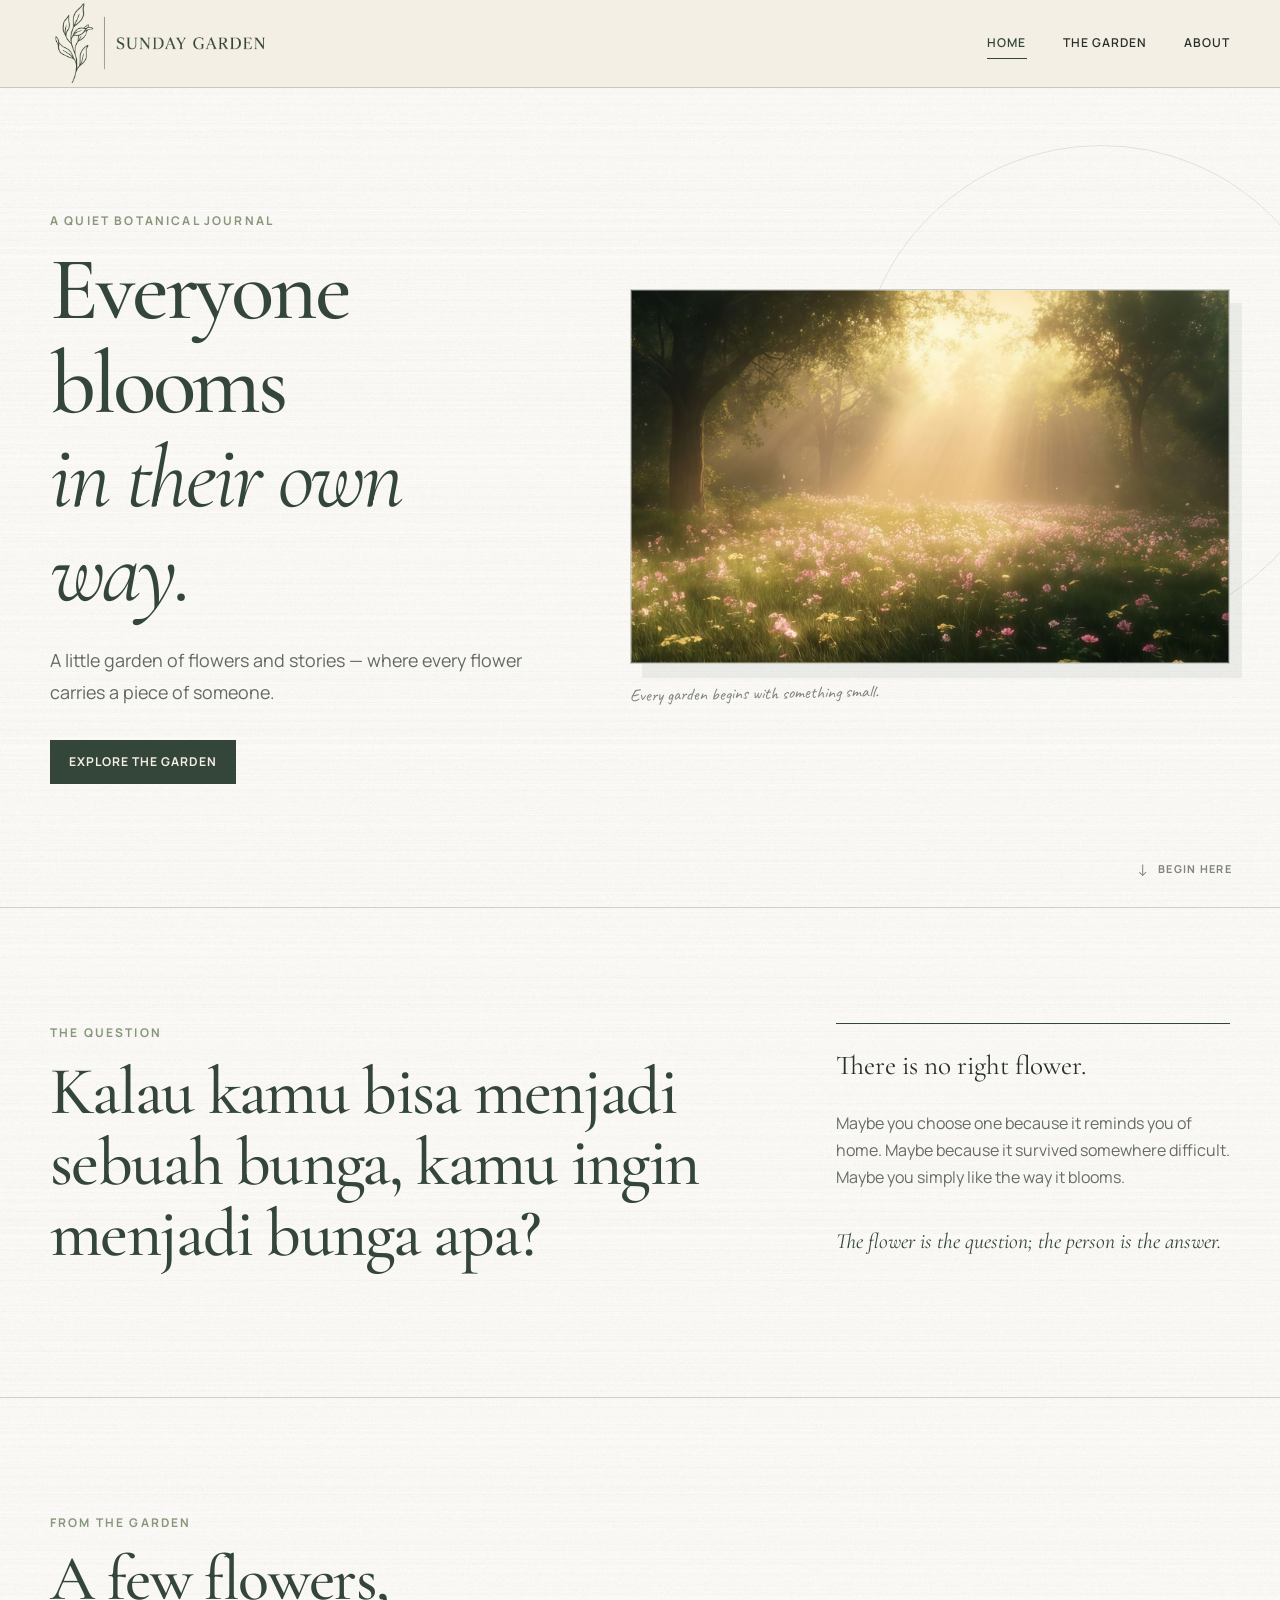
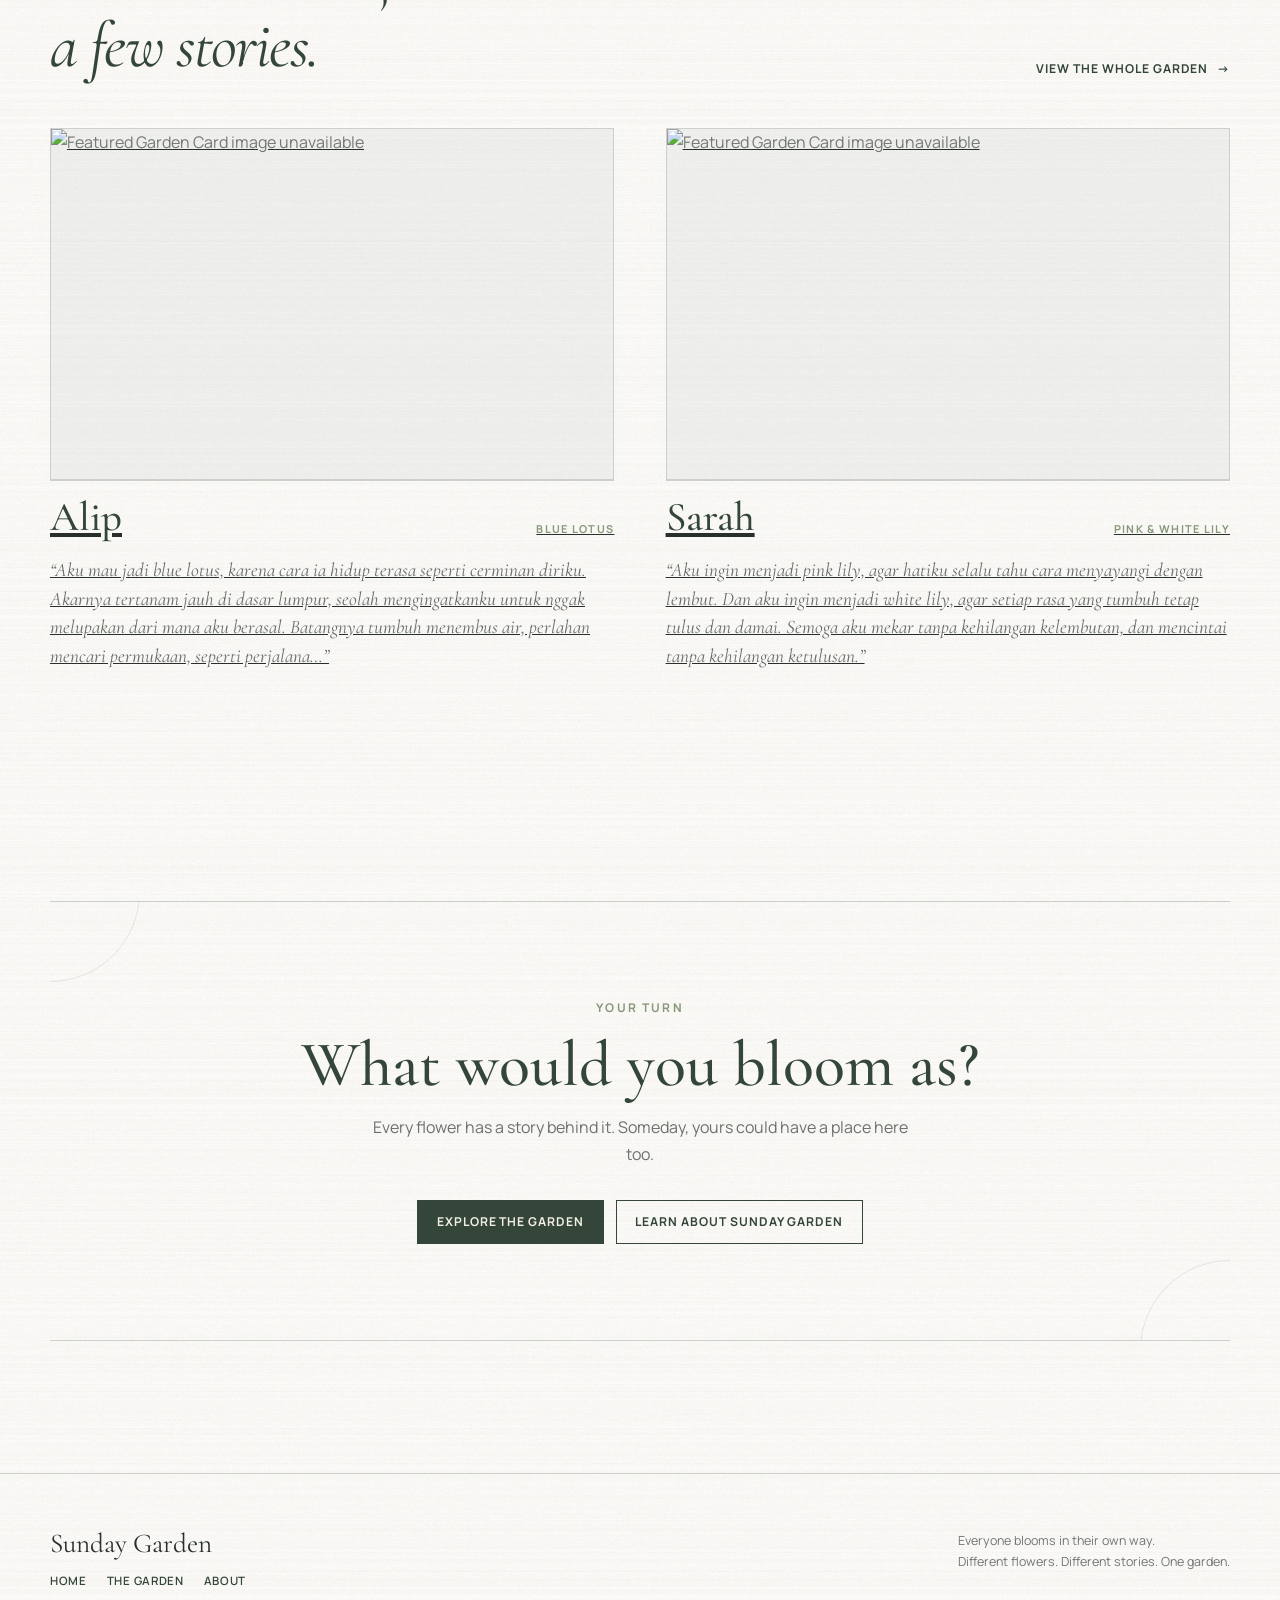
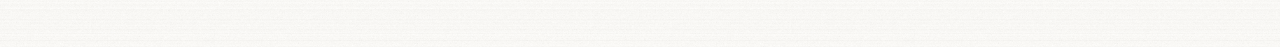
==== index.html @ 01793200 "Initial Sunday Garden website" ====
<!doctype html>
<html lang="en">
<head>
  <meta charset="utf-8">
  <meta name="viewport" content="width=device-width, initial-scale=1">
  <meta name="description" content="Sunday Garden — a little garden of flowers and stories. Everyone blooms in their own way.">
  <meta name="theme-color" content="#F3EEE3">
  <title>Sunday Garden — Everyone blooms in their own way.</title>
  <link rel="canonical" href="https://sundaygarden.com/">

  <meta property="og:type" content="website">
  <meta property="og:title" content="Sunday Garden — Everyone blooms in their own way.">
  <meta property="og:description" content="Sunday Garden — a quiet botanical journal of flowers and human stories.">
  <meta property="og:url" content="https://sundaygarden.com/">
  <meta name="twitter:card" content="summary_large_image">
  <meta name="twitter:title" content="Sunday Garden — Everyone blooms in their own way.">
  <meta name="twitter:description" content="Sunday Garden — a quiet botanical journal of flowers and human stories.">
  <link rel="icon" href="assets/brand/favicon.png" type="image/png">
  <link rel="stylesheet" href="css/main.css">
  <link rel="stylesheet" href="css/components.css">
  <link rel="stylesheet" href="css/home.css">
  <script src="js/main.js" defer></script>
  <script src="js/home.js" defer></script>
</head>
<body>
  <a class="skip-link" href="#main-content">Skip to content</a>
  <header class="site-header" data-site-header></header>

  <main id="main-content">
    <section class="home-hero" aria-labelledby="home-title">
      <div class="home-hero__inner container">
        <div class="home-hero__copy">
          <p class="eyebrow">A quiet botanical journal</p>
          <h1 id="home-title">Everyone blooms<br><em>in their own way.</em></h1>
          <p class="home-hero__intro">A little garden of flowers and stories — where every flower carries a piece of someone.</p>
          <a class="button" href="garden.html">Explore the Garden</a>
        </div>

        <figure class="home-hero__visual">
          <div class="home-hero__image-wrap">
            <img src="assets/images/home-hero.jpg" alt="A quiet botanical scene representing the Sunday Garden" width="1920" height="1080" fetchpriority="high" decoding="async">
          </div>
          <figcaption>Every garden begins with something small.</figcaption>
        </figure>
      </div>
      <a class="home-hero__scroll" href="#the-question" aria-label="Scroll to the question">
        <span>↓</span>
        <span>Begin here</span>
      </a>
    </section>

    <section class="home-question section" id="the-question" aria-labelledby="question-title">
      <div class="container home-question__layout">
        <div>
          <p class="eyebrow">The question</p>
          <h2 id="question-title">Kalau kamu bisa menjadi sebuah bunga, kamu ingin menjadi bunga apa?</h2>
        </div>
        <div class="home-question__note">
          <p class="home-question__lead">There is no right flower.</p>
          <p>Maybe you choose one because it reminds you of home. Maybe because it survived somewhere difficult. Maybe you simply like the way it blooms.</p>
          <p class="home-question__philosophy">The flower is the question; the person is the answer.</p>
        </div>
      </div>
    </section>

    <section class="home-featured section" aria-labelledby="featured-title">
      <div class="container">
        <div class="section-heading">
          <div>
            <p class="eyebrow">From the garden</p>
            <h2 id="featured-title">A few flowers,<br><em>a few stories.</em></h2>
          </div>
          <a class="text-link" href="garden.html">View the whole garden <span aria-hidden="true">→</span></a>
        </div>

        <noscript><p class="noscript-note">This garden uses a little JavaScript to arrange its stories. Please enable JavaScript to explore the featured flowers.</p></noscript>

        <div class="featured-grid" data-featured-gardeners>
          <p class="loading-note">The garden is waking up…</p>
        </div>
      </div>
    </section>

    <section class="home-cta section" aria-labelledby="cta-title">
      <div class="container home-cta__inner">
        <p class="eyebrow">Your turn</p>
        <h2 id="cta-title">What would you bloom as?</h2>
        <p>Every flower has a story behind it. Someday, yours could have a place here too.</p>
        <div class="home-cta__actions">
          <a class="button" href="garden.html">Explore the Garden</a>
          <a class="button button--outline" href="about.html">Learn about Sunday Garden</a>
        </div>
      </div>
    </section>
  </main>

  <footer class="site-footer" data-site-footer></footer>
</body>
</html>
---- css/main.css ----
@import url('https://fonts.googleapis.com/css2?family=Caveat:wght@400;500&family=Cormorant+Garamond:ital,wght@0,400;0,500;0,600;1,400;1,500&family=Manrope:wght@400;500;600;700&display=swap');

:root {
  --forest: #34463A;
  --sage: #87977A;
  --paper: #F3EEE3;
  --taupe: #A69B88;
  --mist: #A8B9BC;
  --lotus-blue: #7188B5;
  --dusty-rose: #C49A98;
  --ink: #29302B;

  --font-display: "Cormorant Garamond", Georgia, serif;
  --font-body: "Manrope", Arial, sans-serif;
  --font-hand: "Caveat", cursive;

  --content-width: 1180px;
  --reading-width: 760px;
  --gutter: clamp(1.25rem, 4vw, 3rem);
  --section-space: clamp(4rem, 9vw, 8rem);
  --border: rgba(52, 70, 58, 0.22);
  --shadow-paper: 0 12px 30px rgba(41, 48, 43, 0.06);
}

*, *::before, *::after { box-sizing: border-box; }

html {
  scroll-behavior: smooth;
  background: var(--paper);
}

body {
  margin: 0;
  min-width: 320px;
  color: var(--ink);
  background-color: var(--paper);
  background-image: url("../assets/textures/paper.webp");
  background-repeat: repeat;
  background-size: 700px auto;
  font-family: var(--font-body);
  font-size: 16px;
  line-height: 1.7;
  text-rendering: optimizeLegibility;
  -webkit-font-smoothing: antialiased;
  font-synthesis: none;
}

img { display: block; max-width: 100%; height: auto; }

a { color: inherit; }

button, input, textarea, select { font: inherit; }

button { color: inherit; }

h1, h2, h3, p { margin-top: 0; }

h1, h2, h3 {
  font-family: var(--font-display);
  font-weight: 500;
  line-height: 1.05;
}

h1 { font-size: clamp(3rem, 8vw, 7rem); }
h2 { font-size: clamp(2.2rem, 5vw, 4.2rem); }
h3 { font-size: clamp(1.7rem, 3vw, 2.5rem); }

::selection {
  color: var(--paper);
  background: var(--forest);
}

:focus-visible {
  outline: 2px solid var(--forest);
  outline-offset: 4px;
}

.skip-link {
  position: fixed;
  z-index: 1000;
  top: 1rem;
  left: 1rem;
  padding: .65rem 1rem;
  color: var(--paper);
  background: var(--forest);
  transform: translateY(-160%);
  transition: transform 160ms ease;
}
.skip-link:focus { transform: translateY(0); }

.container {
  width: min(100% - (var(--gutter) * 2), var(--content-width));
  margin-inline: auto;
}

.reading-width {
  width: min(100%, var(--reading-width));
  margin-inline: auto;
}

.section {
  padding-block: var(--section-space);
}

.eyebrow {
  margin-bottom: .75rem;
  color: var(--sage);
  font-family: var(--font-body);
  font-size: .75rem;
  font-weight: 700;
  letter-spacing: .18em;
  text-transform: uppercase;
}

.muted { color: rgba(41, 48, 43, .68); }

.sr-only {
  position: absolute;
  width: 1px;
  height: 1px;
  padding: 0;
  margin: -1px;
  overflow: hidden;
  clip: rect(0, 0, 0, 0);
  white-space: nowrap;
  border: 0;
}

.text-center { text-align: center; }

.flow > * + * { margin-top: 1rem; }

@media (prefers-reduced-motion: reduce) {
  html { scroll-behavior: auto; }
  *, *::before, *::after {
    animation-duration: .01ms !important;
    animation-iteration-count: 1 !important;
    transition-duration: .01ms !important;
  }
}

/* Phase 07 — responsive refinement */
:root {
  --header-height: 78px;
}

@media (max-width: 900px) {
  :root {
    --section-space: clamp(3.75rem, 8vw, 6rem);
  }

  h1 { font-size: clamp(3rem, 9vw, 5.75rem); }
  h2 { font-size: clamp(2.1rem, 6vw, 3.75rem); }

  .section { padding-block: var(--section-space); }
}

@media (max-width: 680px) {
  :root {
    --gutter: 1.15rem;
    --section-space: 4rem;
  }

  body {
    font-size: 15px;
    background-size: 520px auto;
  }

  h1 { font-size: clamp(2.9rem, 14vw, 4.4rem); }
  h2 { font-size: clamp(2.15rem, 10vw, 3.2rem); }
  h3 { font-size: clamp(1.5rem, 7vw, 2rem); }

  .container {
    width: min(100% - (var(--gutter) * 2), var(--content-width));
  }

  .button {
    min-height: 46px;
    padding-inline: 1rem;
  }
}

@media (max-width: 380px) {
  :root { --gutter: 1rem; }
  body { font-size: 14px; }
}


/* Phase 08 — accessibility + performance */
img {
  color: rgba(41, 48, 43, .62);
}

[hidden] {
  display: none !important;
}

@media (prefers-reduced-transparency: reduce) {
  .site-header {
    background: var(--paper);
  }
}


.noscript-note {
  padding: 1rem 0;
  color: rgba(41, 48, 43, .68);
  font-family: var(--font-display);
  font-style: italic;
}

/* Phase 10 — final polish */
html { overflow-x: hidden; }
body { overflow-x: hidden; }
button, a, input, select { -webkit-tap-highlight-color: transparent; }

.text-link,
.site-nav__links a,
.site-footer__links a,
.button {
  text-underline-offset: 0.2em;
}

@media (max-width: 680px) {
  .skip-link { left: .75rem; top: .75rem; }
}
---- css/components.css ----
/* Sunday Garden — global components */

.site-header {
  position: sticky;
  top: 0;
  z-index: 20;
  border-bottom: 1px solid var(--border);
  background: rgba(243, 238, 227, 0.94);
  backdrop-filter: blur(8px);
  -webkit-backdrop-filter: blur(8px);
}

.site-nav {
  display: flex;
  align-items: center;
  justify-content: space-between;
  gap: 2rem;
  min-height: 78px;
}

.site-brand {
  display: inline-flex;
  align-items: center;
  flex: 0 0 auto;
  line-height: 0;
}

.site-brand img {
  width: clamp(150px, 18vw, 220px);
  height: auto;
}

.site-nav__links {
  display: flex;
  align-items: center;
  gap: clamp(1rem, 3vw, 2.25rem);
  margin: 0;
  padding: 0;
  list-style: none;
}

.site-nav__links a {
  position: relative;
  display: inline-block;
  padding-block: .35rem;
  color: var(--ink);
  font-size: .76rem;
  font-weight: 600;
  letter-spacing: .09em;
  text-decoration: none;
  text-transform: uppercase;
}

.site-nav__links a::after {
  position: absolute;
  right: 0;
  bottom: 0;
  left: 0;
  height: 1px;
  content: "";
  background: var(--forest);
  transform: scaleX(0);
  transform-origin: right;
  transition: transform 180ms ease;
}

.site-nav__links a:hover::after,
.site-nav__links a:focus-visible::after,
.site-nav__links a[aria-current="page"]::after {
  transform: scaleX(1);
  transform-origin: left;
}

.site-nav__links a[aria-current="page"] {
  color: var(--forest);
}

.site-nav__toggle {
  display: none;
  align-items: center;
  justify-content: center;
  width: 42px;
  height: 42px;
  padding: 0;
  border: 1px solid var(--border);
  border-radius: 0;
  background: transparent;
  cursor: pointer;
}

.site-nav__toggle-bars {
  display: grid;
  gap: 5px;
  width: 18px;
  margin-inline: auto;
}

.site-nav__toggle-bars span {
  display: block;
  height: 1px;
  background: var(--forest);
  transition: transform 180ms ease, opacity 180ms ease;
}

.site-nav__toggle[aria-expanded="true"] .site-nav__toggle-bars span:first-child {
  transform: translateY(3px) rotate(45deg);
}

.site-nav__toggle[aria-expanded="true"] .site-nav__toggle-bars span:last-child {
  transform: translateY(-3px) rotate(-45deg);
}

.site-footer {
  padding: 3.5rem var(--gutter);
  border-top: 1px solid var(--border);
}

.site-footer__inner {
  display: flex;
  align-items: flex-start;
  justify-content: space-between;
  gap: 2rem;
  width: min(100%, var(--content-width));
  margin-inline: auto;
}

.site-footer__mark {
  font-family: var(--font-display);
  font-size: 1.7rem;
  line-height: 1;
}

.site-footer__meta {
  max-width: 36rem;
  margin: 0;
  color: rgba(41, 48, 43, .65);
  font-size: .78rem;
  line-height: 1.7;
}

.site-footer__links {
  display: flex;
  flex-wrap: wrap;
  gap: .5rem 1.25rem;
  margin-top: .9rem;
}

.site-footer__links a {
  color: var(--forest);
  font-size: .72rem;
  font-weight: 600;
  letter-spacing: .06em;
  text-decoration: none;
  text-transform: uppercase;
}

.site-footer__links a:hover,
.site-footer__links a:focus-visible {
  text-decoration: underline;
  text-underline-offset: .25rem;
}

.button {
  display: inline-flex;
  align-items: center;
  justify-content: center;
  min-height: 44px;
  padding: .7rem 1.15rem;
  border: 1px solid var(--forest);
  border-radius: 0;
  color: var(--paper);
  background: var(--forest);
  font-size: .76rem;
  font-weight: 700;
  letter-spacing: .08em;
  line-height: 1.2;
  text-decoration: none;
  text-transform: uppercase;
  transition: background 180ms ease, color 180ms ease, border-color 180ms ease;
}

.button:hover,
.button:focus-visible {
  color: var(--forest);
  background: transparent;
}

.button--outline {
  color: var(--forest);
  background: transparent;
}

.button--outline:hover,
.button--outline:focus-visible {
  color: var(--paper);
  background: var(--forest);
}

@media (max-width: 680px) {
  .site-header {
    backdrop-filter: none;
    -webkit-backdrop-filter: none;
  }

  .site-nav {
    position: relative;
    min-height: 70px;
    padding-block: .85rem;
  }

  .site-nav__toggle {
    display: inline-grid;
    place-items: center;
  }

  .site-nav__links {
    position: absolute;
    top: calc(100% + 1px);
    right: 0;
    left: 0;
    display: grid;
    gap: 0;
    padding: .5rem var(--gutter) .9rem;
    border-bottom: 1px solid var(--border);
    background: var(--paper);
    visibility: hidden;
    opacity: 0;
    transform: translateY(-8px);
    transition: opacity 160ms ease, transform 160ms ease, visibility 160ms ease;
  }

  .site-nav__links[data-open="true"] {
    visibility: visible;
    opacity: 1;
    transform: translateY(0);
  }

  .site-nav__links li {
    border-bottom: 1px solid rgba(52, 70, 58, .1);
  }

  .site-nav__links li:last-child {
    border-bottom: 0;
  }

  .site-nav__links a {
    display: block;
    padding: .85rem 0;
  }

  .site-nav__links a::after {
    display: none;
  }

  .site-footer__inner {
    flex-direction: column;
  }
}

@media (prefers-reduced-motion: reduce) {
  .site-nav__links,
  .site-nav__links a::after,
  .site-nav__toggle-bars span,
  .button {
    transition: none;
  }
}

/* Phase 07 — navigation refinement */
@media (max-width: 900px) and (min-width: 681px) {
  .site-nav { min-height: 72px; }
  .site-brand img { width: clamp(145px, 20vw, 190px); }
  .site-nav__links { gap: 1.15rem; }
  .site-nav__links a { font-size: .7rem; }
}

@media (max-width: 680px) {
  .site-brand img { width: min(46vw, 175px); }

  .site-nav__links a {
    display: block;
    padding: .85rem .1rem;
    font-size: .78rem;
  }

  .site-nav__links a::after { bottom: .45rem; }

  .site-footer { padding-block: 2.75rem; }
  .site-footer__inner { flex-direction: column; }
  .site-footer__meta { max-width: 28rem; }
}


/* Phase 08 — accessible interaction details */
.site-nav__links a,
.button,
.text-link,
.site-footer__links a {
  -webkit-tap-highlight-color: transparent;
}

.site-nav__toggle:focus-visible,
.garden-search input:focus-visible,
.garden-filter select:focus-visible {
  outline-offset: 3px;
}
---- css/home.css ----
/* Sunday Garden — Home */

.home-hero {
  position: relative;
  min-height: min(820px, calc(100svh - 78px));
  display: grid;
  align-items: center;
  overflow: hidden;
  border-bottom: 1px solid var(--border);
}

.home-hero::before {
  position: absolute;
  top: 7%;
  right: -5%;
  width: min(38vw, 520px);
  height: min(38vw, 520px);
  border: 1px solid rgba(52, 70, 58, .12);
  border-radius: 50%;
  content: "";
  pointer-events: none;
}

.home-hero__inner {
  display: grid;
  grid-template-columns: minmax(0, .9fr) minmax(320px, 1.1fr);
  align-items: center;
  gap: clamp(2.5rem, 7vw, 7rem);
  padding-block: clamp(4rem, 9vw, 7rem);
}

.home-hero__copy {
  position: relative;
  z-index: 1;
  max-width: 650px;
}

.home-hero h1 {
  margin-bottom: 1.5rem;
  color: var(--forest);
  font-size: clamp(3.8rem, 7vw, 7rem);
  letter-spacing: -.035em;
}

.home-hero h1 em,
.home-featured h2 em {
  font-weight: 400;
}

.home-hero__intro {
  max-width: 34rem;
  margin-bottom: 2rem;
  color: rgba(41, 48, 43, .72);
  font-size: clamp(1rem, 1.5vw, 1.12rem);
  line-height: 1.8;
}

.home-hero__visual {
  position: relative;
  margin: 0;
  justify-self: end;
  width: min(100%, 640px);
}

.home-hero__image-wrap {
  position: relative;
  overflow: hidden;
  aspect-ratio: 16 / 10;
  border: 1px solid rgba(52, 70, 58, .18);
  background: rgba(52, 70, 58, .06);
  box-shadow: 12px 14px 0 rgba(52, 70, 58, .07);
}

.home-hero__image-wrap::after {
  position: absolute;
  inset: 0;
  border: 1px solid rgba(243, 238, 227, .35);
  content: "";
  pointer-events: none;
}

.home-hero__image-wrap img {
  width: 100%;
  height: 100%;
  object-fit: cover;
}

.home-hero__visual figcaption {
  margin-top: .8rem;
  color: rgba(41, 48, 43, .58);
  font-family: var(--font-hand);
  font-size: 1.1rem;
  transform: rotate(-1deg);
}

.home-hero__scroll {
  position: absolute;
  right: var(--gutter);
  bottom: 1.5rem;
  display: inline-flex;
  align-items: center;
  gap: .55rem;
  color: rgba(41, 48, 43, .58);
  font-size: .68rem;
  font-weight: 700;
  letter-spacing: .12em;
  text-decoration: none;
  text-transform: uppercase;
}

.home-hero__scroll span:first-child {
  font-size: 1rem;
  font-weight: 400;
}

.home-question {
  border-bottom: 1px solid var(--border);
}

.home-question__layout {
  display: grid;
  grid-template-columns: minmax(0, 1.25fr) minmax(280px, .75fr);
  gap: clamp(3rem, 10vw, 9rem);
  align-items: start;
}

.home-question h2 {
  max-width: 850px;
  margin: 0;
  color: var(--forest);
  font-size: clamp(2.7rem, 5.3vw, 5rem);
  letter-spacing: -.025em;
}

.home-question__note {
  padding-top: .5rem;
  border-top: 1px solid var(--forest);
}

.home-question__note p {
  color: rgba(41, 48, 43, .7);
}

.home-question__lead {
  margin-top: 1.1rem;
  color: var(--ink) !important;
  font-family: var(--font-display);
  font-size: 1.7rem;
  line-height: 1.2;
}

.home-question__philosophy {
  margin-top: 2rem;
  color: var(--forest) !important;
  font-family: var(--font-display);
  font-size: 1.35rem;
  font-style: italic;
}

.home-featured {
  overflow: hidden;
}

.section-heading {
  display: flex;
  align-items: end;
  justify-content: space-between;
  gap: 2rem;
  margin-bottom: 3rem;
}

.section-heading h2 {
  margin: 0;
  color: var(--forest);
  letter-spacing: -.025em;
}

.text-link {
  flex: 0 0 auto;
  color: var(--forest);
  font-size: .76rem;
  font-weight: 700;
  letter-spacing: .08em;
  text-decoration: none;
  text-transform: uppercase;
}

.text-link span {
  display: inline-block;
  margin-left: .35rem;
  transition: transform 180ms ease;
}

.text-link:hover span,
.text-link:focus-visible span {
  transform: translateX(4px);
}

.featured-grid {
  display: grid;
  grid-template-columns: repeat(2, minmax(0, 1fr));
  gap: clamp(1.5rem, 4vw, 3.5rem);
}

.featured-card {
  display: block;
  color: inherit;
  text-decoration: none;
}

.featured-card__image-wrap {
  overflow: hidden;
  aspect-ratio: 16 / 10;
  border: 1px solid rgba(52, 70, 58, .18);
  background: rgba(52, 70, 58, .05);
}

.featured-card__image {
  width: 100%;
  height: 100%;
  object-fit: cover;
  transition: transform 400ms ease;
}

.featured-card:hover .featured-card__image,
.featured-card:focus-visible .featured-card__image {
  transform: scale(1.025);
}

.featured-card__body {
  display: grid;
  grid-template-columns: 1fr auto;
  gap: 1rem;
  padding-top: 1rem;
  border-top: 1px solid var(--border);
}

.featured-card__name {
  margin: 0;
  color: var(--forest);
  font-family: var(--font-display);
  font-size: clamp(1.9rem, 3.2vw, 3rem);
  font-weight: 500;
  line-height: 1;
}

.featured-card__flower {
  align-self: end;
  color: var(--sage);
  font-size: .68rem;
  font-weight: 700;
  letter-spacing: .12em;
  text-align: right;
  text-transform: uppercase;
}

.featured-card__story {
  grid-column: 1 / -1;
  max-width: 700px;
  margin: .1rem 0 0;
  color: rgba(41, 48, 43, .7);
  font-family: var(--font-display);
  font-size: 1.2rem;
  font-style: italic;
  line-height: 1.5;
}

.loading-note,
.empty-note {
  grid-column: 1 / -1;
  padding-block: 2rem;
  color: rgba(41, 48, 43, .58);
  font-family: var(--font-display);
  font-size: 1.3rem;
  font-style: italic;
}

.home-cta {
  padding-bottom: calc(var(--section-space) + 1rem);
}

.home-cta__inner {
  position: relative;
  overflow: hidden;
  padding: clamp(3rem, 8vw, 6rem);
  border-block: 1px solid var(--border);
  text-align: center;
}

.home-cta__inner::before,
.home-cta__inner::after {
  position: absolute;
  width: 180px;
  height: 180px;
  border: 1px solid rgba(52, 70, 58, .11);
  border-radius: 50%;
  content: "";
  pointer-events: none;
}

.home-cta__inner::before {
  top: -100px;
  left: -90px;
}

.home-cta__inner::after {
  right: -90px;
  bottom: -100px;
}

.home-cta h2 {
  position: relative;
  z-index: 1;
  margin-bottom: 1rem;
  color: var(--forest);
}

.home-cta__inner > p:not(.eyebrow) {
  position: relative;
  z-index: 1;
  max-width: 560px;
  margin: 0 auto 2rem;
  color: rgba(41, 48, 43, .68);
}

.home-cta__actions {
  position: relative;
  z-index: 1;
  display: flex;
  flex-wrap: wrap;
  justify-content: center;
  gap: .75rem;
}

@media (max-width: 850px) {
  .home-hero__inner {
    grid-template-columns: 1fr;
  }

  .home-hero__visual {
    justify-self: stretch;
    width: 100%;
  }

  .home-hero__scroll {
    display: none;
  }

  .home-question__layout {
    grid-template-columns: 1fr;
    gap: 3rem;
  }
}

@media (max-width: 620px) {
  .home-hero {
    min-height: auto;
  }

  .home-hero::before {
    top: 18%;
    right: -25%;
    width: 65vw;
    height: 65vw;
  }

  .home-hero__inner {
    gap: 3rem;
    padding-block: 4rem 3.5rem;
  }

  .home-hero h1 {
    font-size: clamp(3.25rem, 16vw, 5rem);
  }

  .home-hero__image-wrap {
    box-shadow: 7px 9px 0 rgba(52, 70, 58, .07);
  }

  .section-heading {
    align-items: flex-start;
    flex-direction: column;
    margin-bottom: 2rem;
  }

  .featured-grid {
    grid-template-columns: 1fr;
  }

  .featured-card__body {
    grid-template-columns: 1fr;
  }

  .featured-card__flower {
    justify-self: start;
    text-align: left;
  }

  .home-cta__actions {
    flex-direction: column;
  }

  .home-cta__actions .button {
    width: 100%;
  }
}

@media (prefers-reduced-motion: reduce) {
  .featured-card__image,
  .text-link span {
    transition: none;
  }
}

/* Phase 07 — home responsive refinement */
@media (max-width: 1000px) and (min-width: 851px) {
  .home-hero__inner { gap: 3rem; }
  .home-hero h1 { font-size: clamp(3.5rem, 7vw, 5.5rem); }
}

@media (max-width: 850px) {
  .home-hero__copy { max-width: 760px; }
  .home-hero__visual { max-width: 760px; }
}

@media (max-width: 620px) {
  .home-hero__intro { line-height: 1.7; }
  .home-question__lead { font-size: 1.45rem; }
  .home-question__philosophy { font-size: 1.2rem; }
  .home-cta__inner { padding-inline: .25rem; }
}
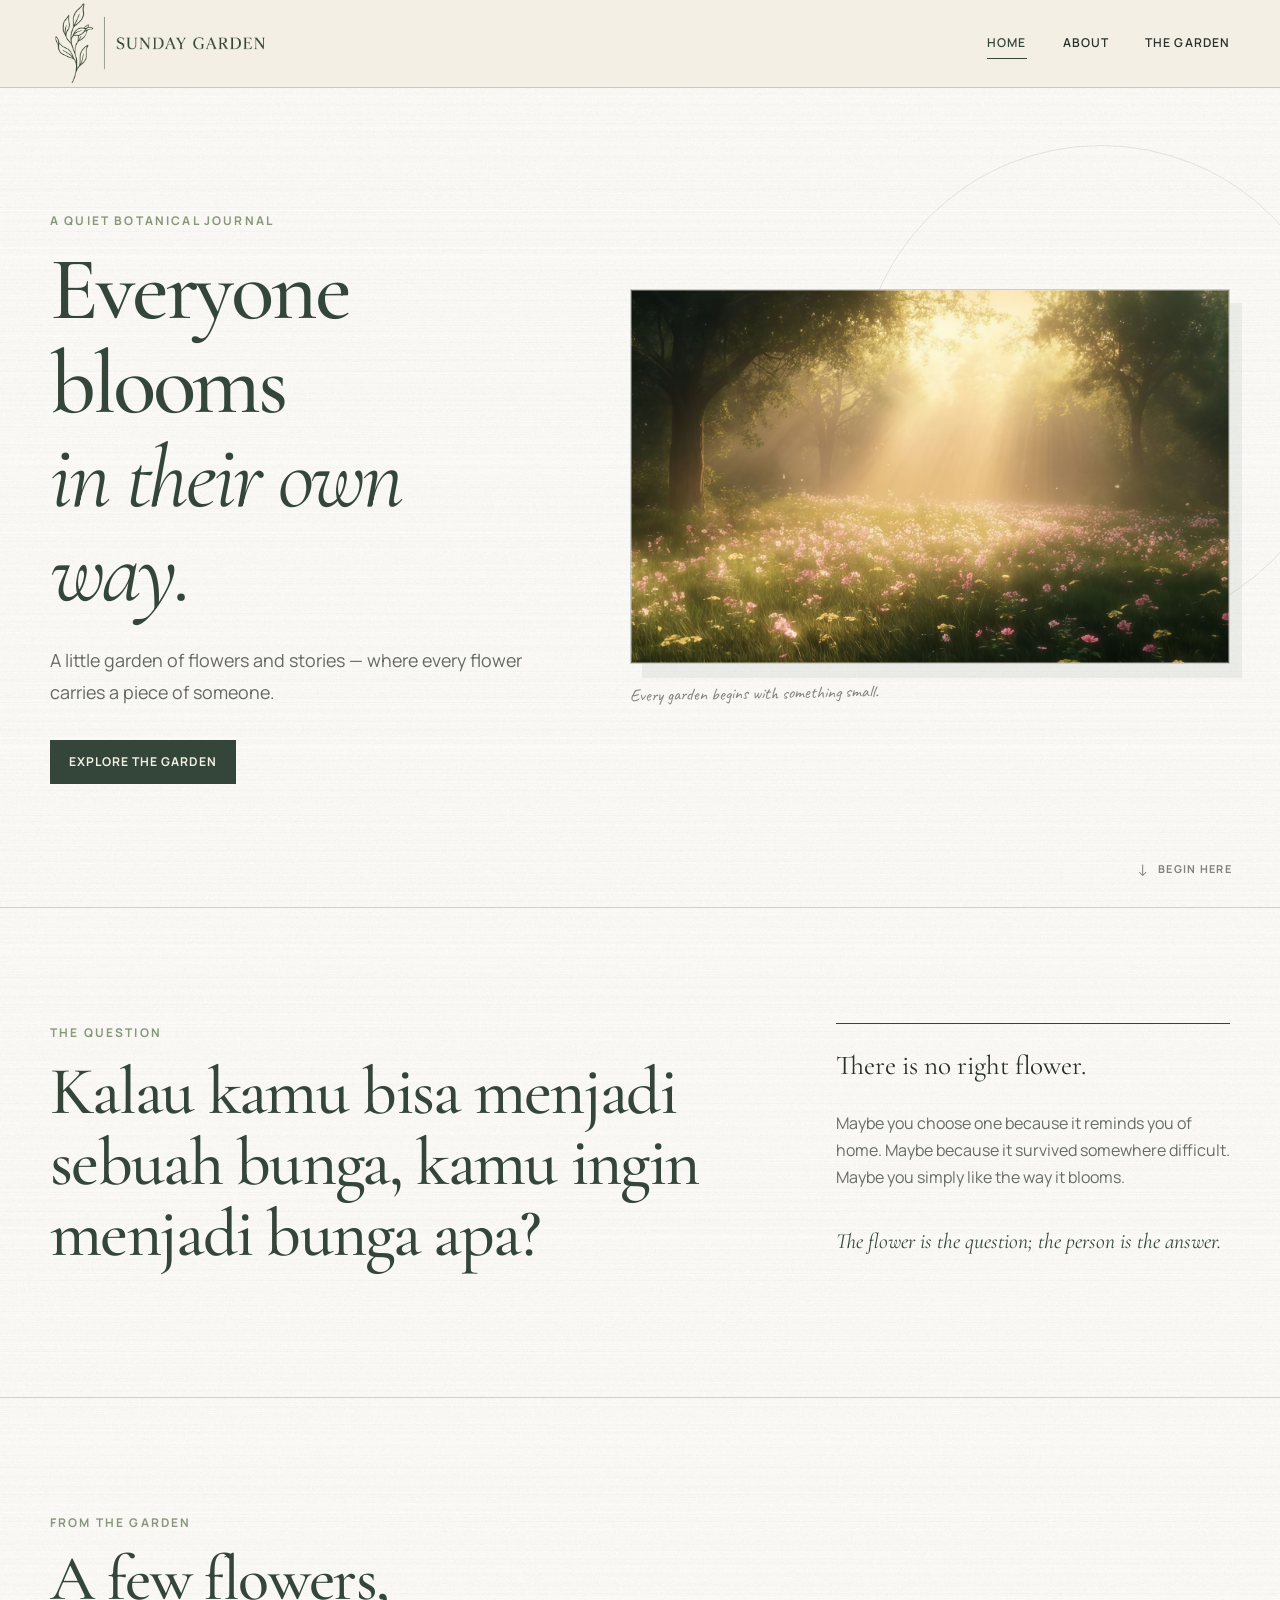
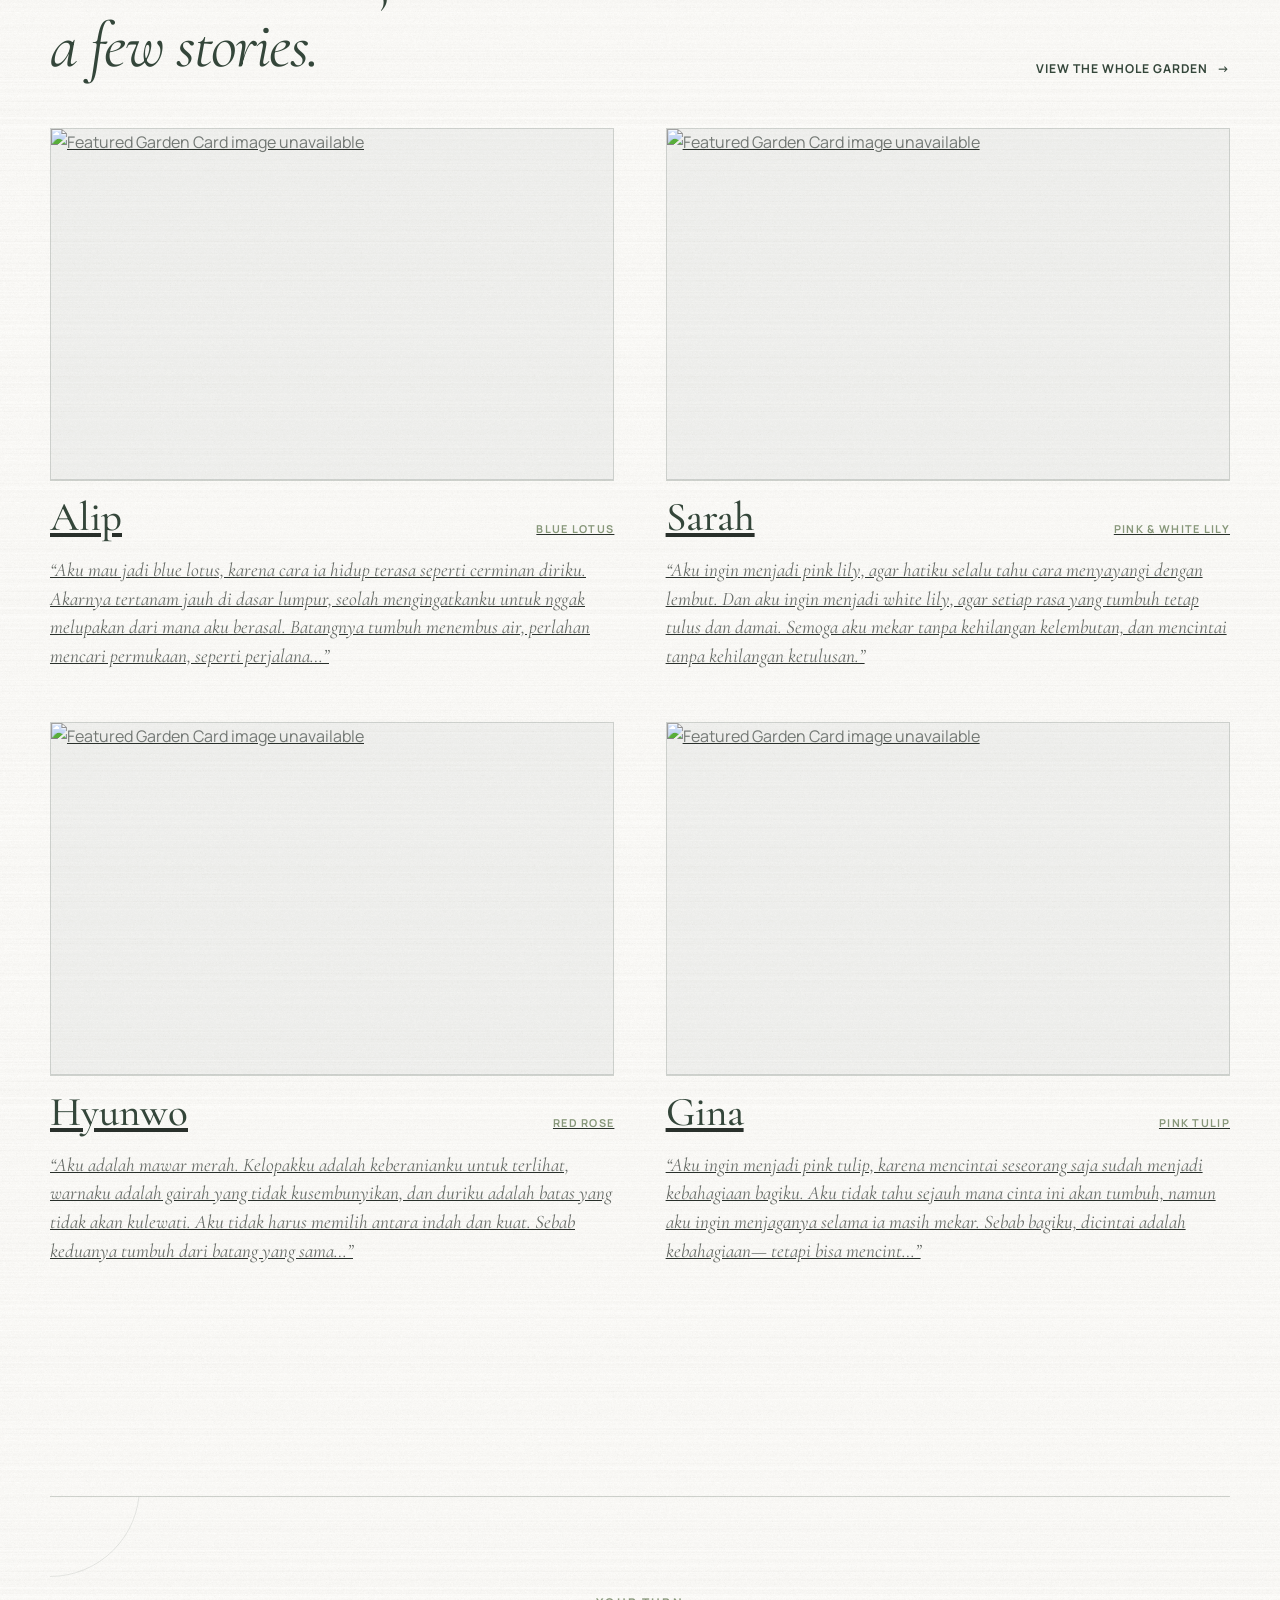
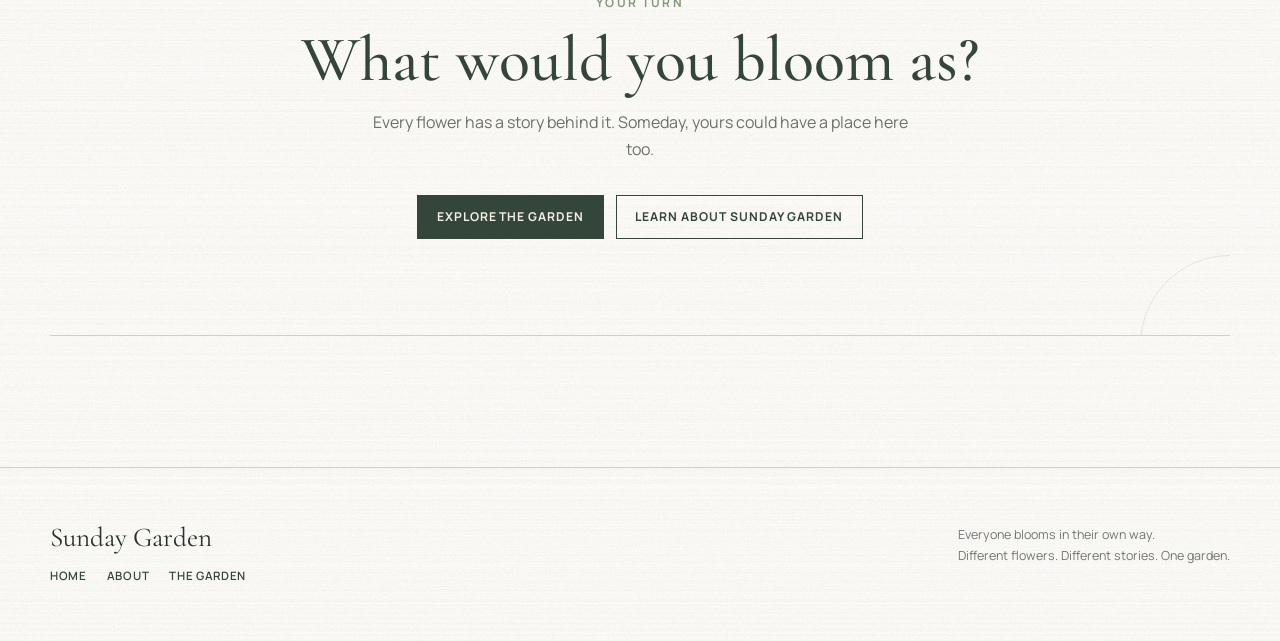
==== commit 1736e515: "update nav and card" ====
--- a/index.html
+++ b/index.html
@@ -33,7 +33,7 @@
           <p class="eyebrow">A quiet botanical journal</p>
           <h1 id="home-title">Everyone blooms<br><em>in their own way.</em></h1>
           <p class="home-hero__intro">A little garden of flowers and stories — where every flower carries a piece of someone.</p>
-          <a class="button" href="garden.html">Explore the Garden</a>
+          <a class="button" href="about.html">Explore the Garden</a>
         </div>
 
         <figure class="home-hero__visual">
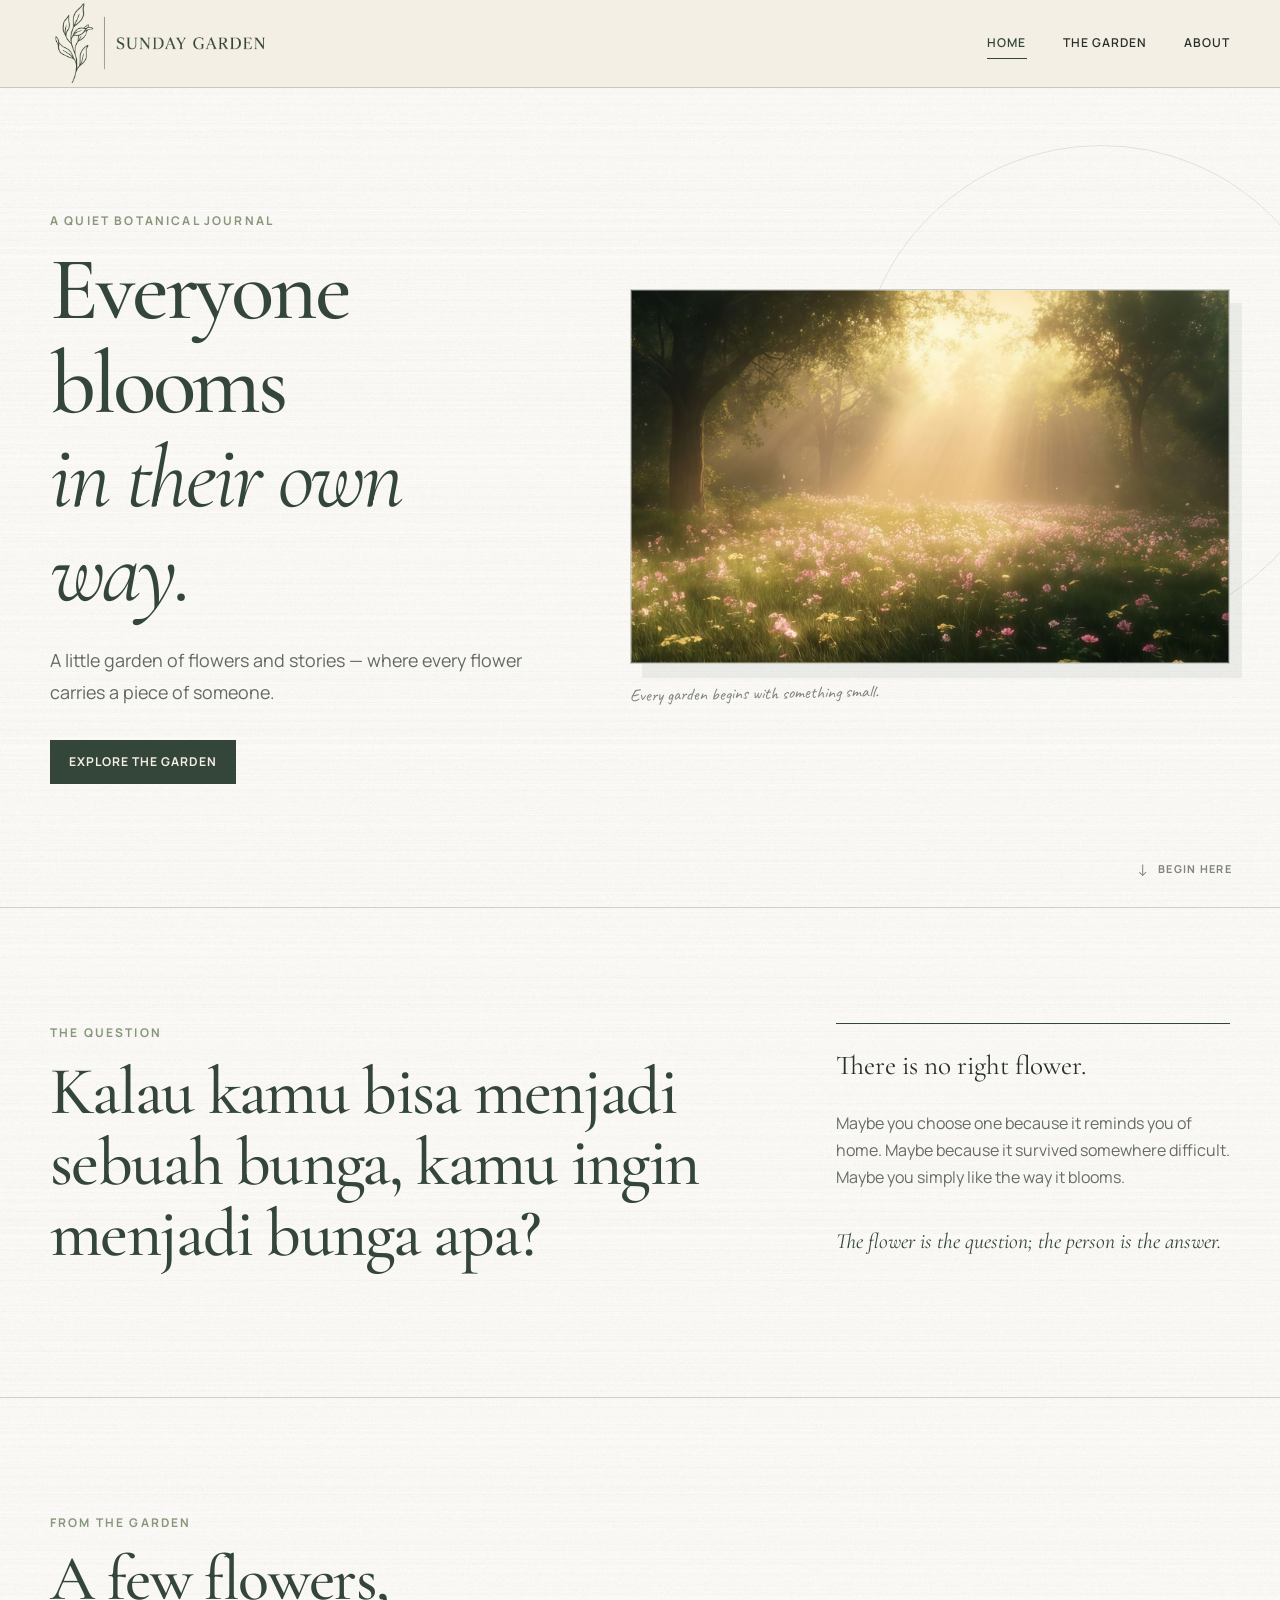
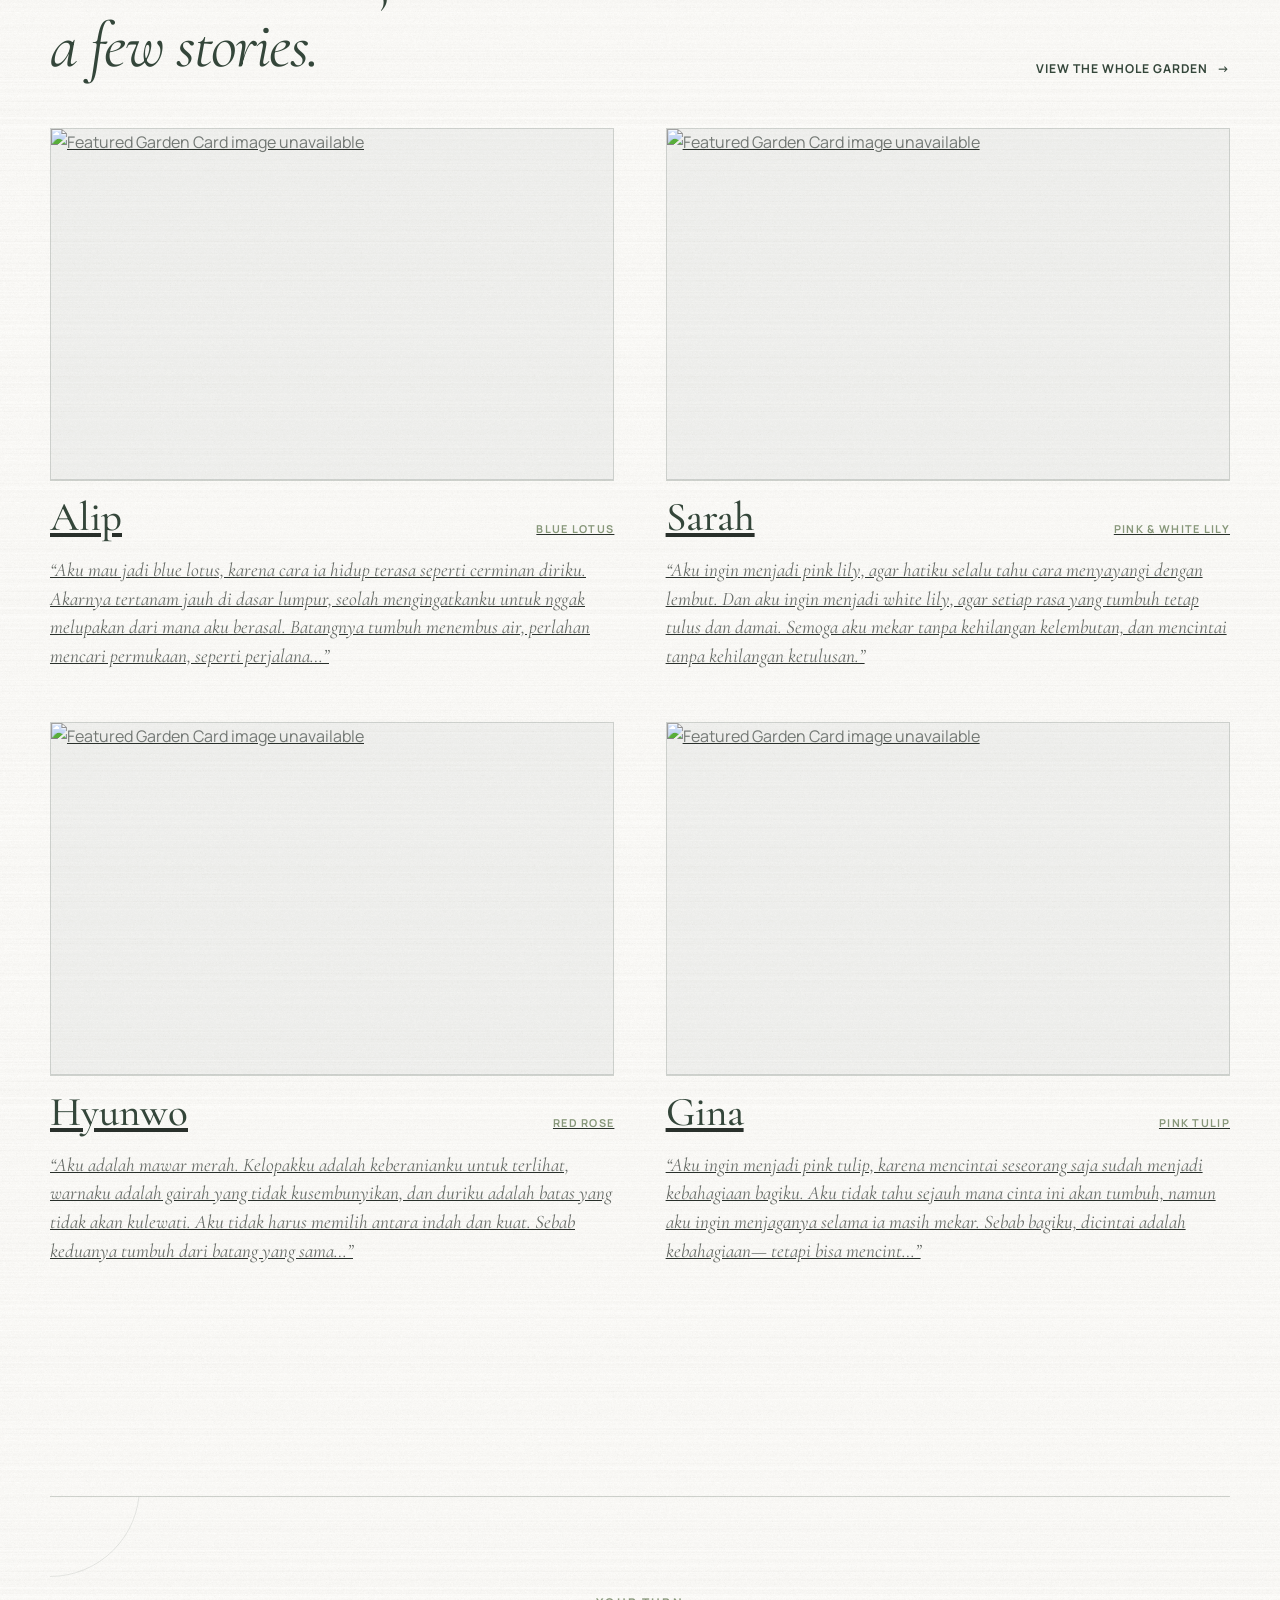
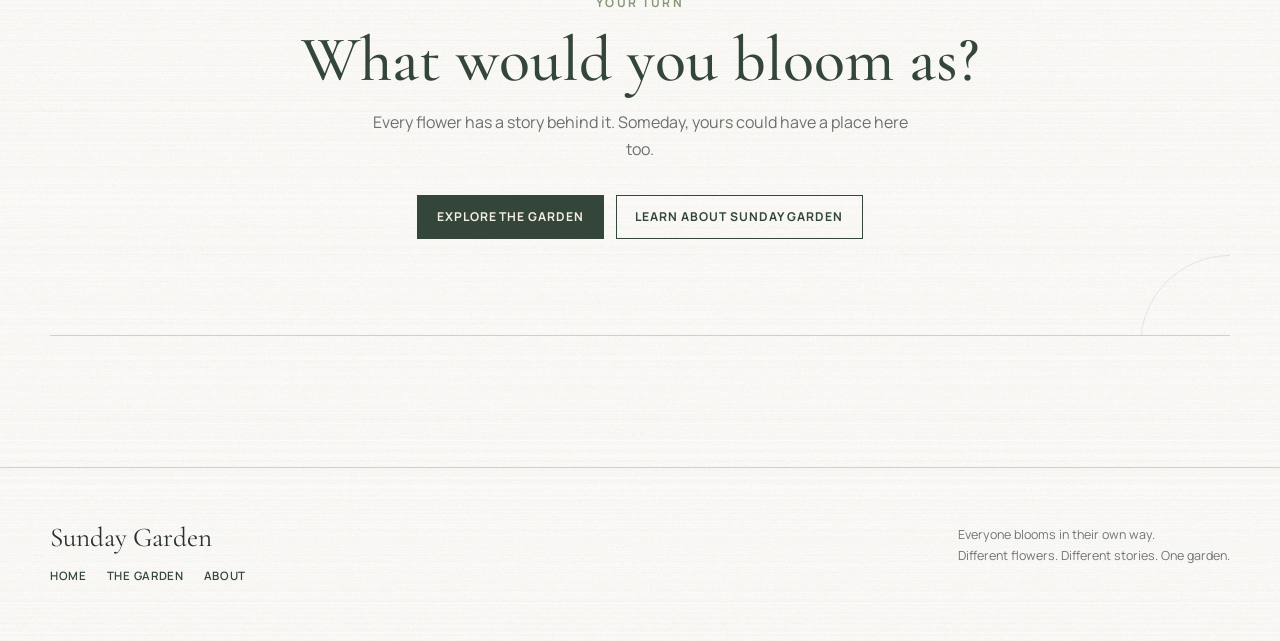
==== commit 2f561396: "update flowers data" ====
--- a/index.html
+++ b/index.html
@@ -33,7 +33,7 @@
           <p class="eyebrow">A quiet botanical journal</p>
           <h1 id="home-title">Everyone blooms<br><em>in their own way.</em></h1>
           <p class="home-hero__intro">A little garden of flowers and stories — where every flower carries a piece of someone.</p>
-          <a class="button" href="about.html">Explore the Garden</a>
+          <a class="button" href="garden.html">Explore the Garden</a>
         </div>
 
         <figure class="home-hero__visual">
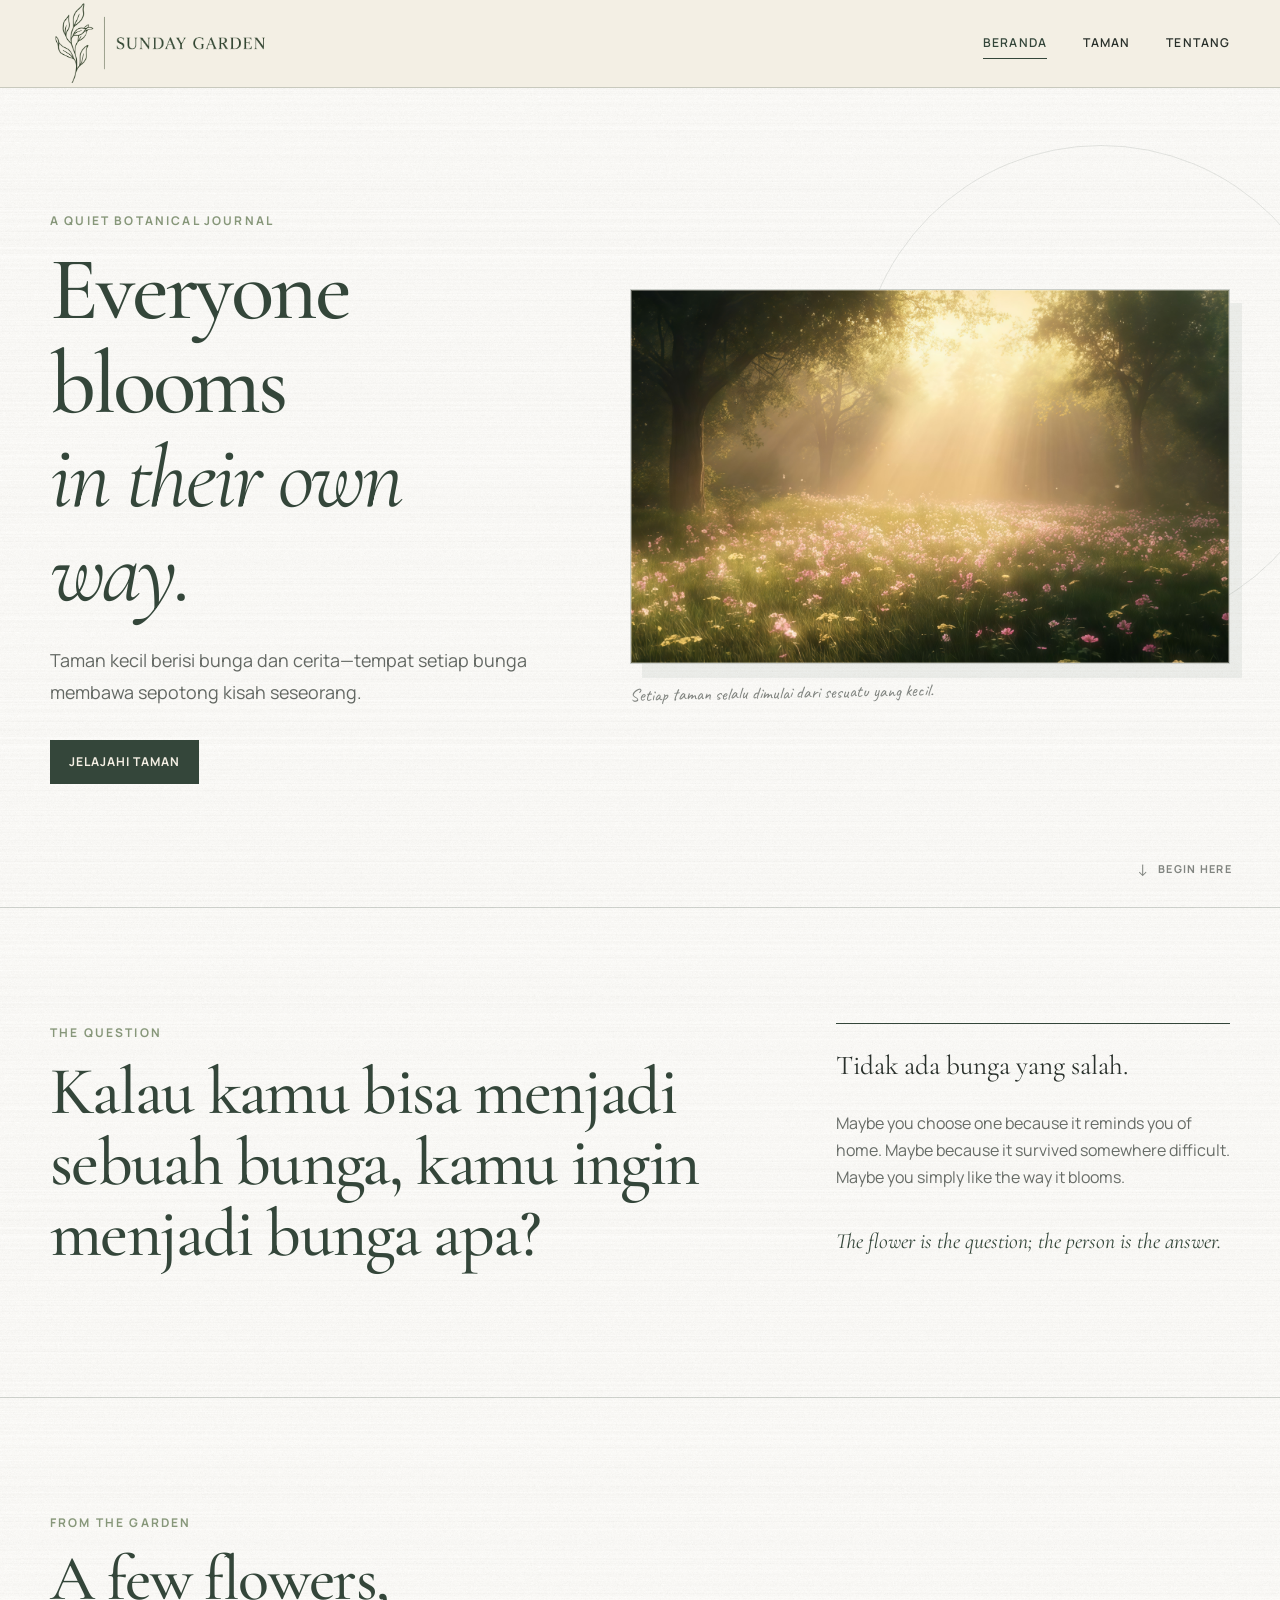
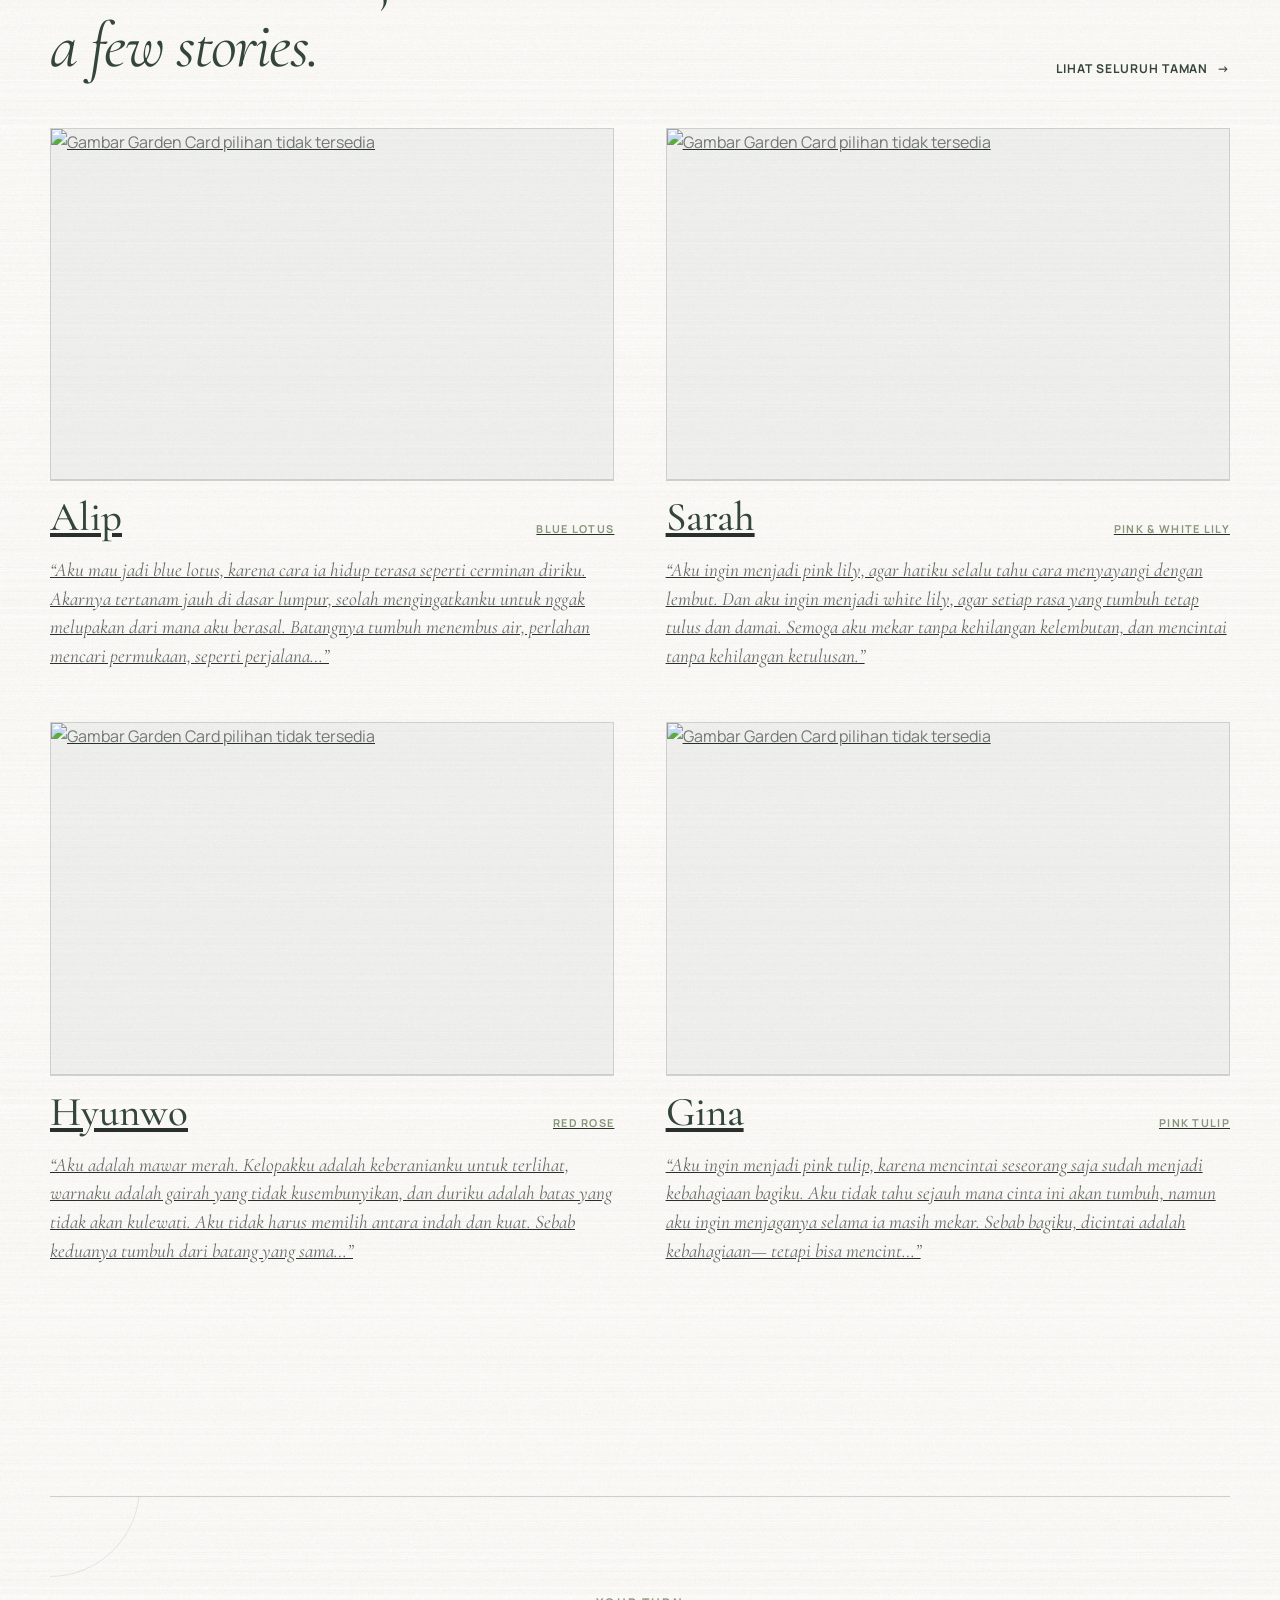
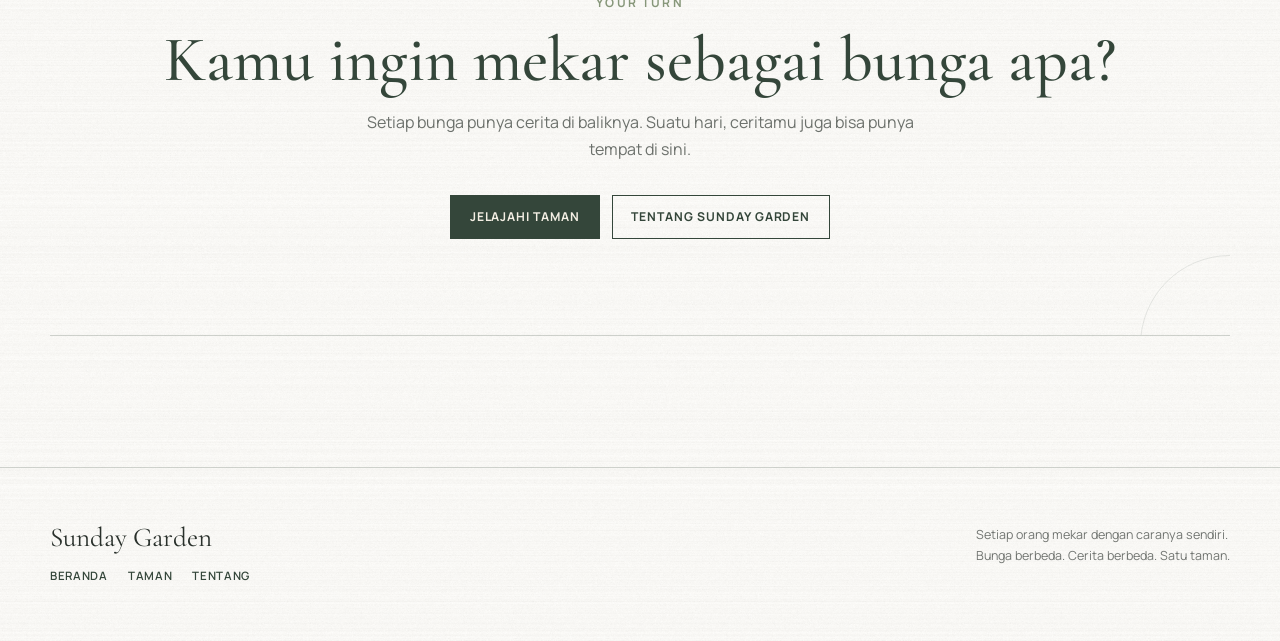
==== commit 42dc8844: "remake and fix log" ====
--- a/index.html
+++ b/index.html
@@ -23,7 +23,7 @@
   <script src="js/home.js" defer></script>
 </head>
 <body>
-  <a class="skip-link" href="#main-content">Skip to content</a>
+  <a class="skip-link" href="#main-content">Lewati ke konten utama</a>
   <header class="site-header" data-site-header></header>
 
   <main id="main-content">
@@ -32,15 +32,15 @@
         <div class="home-hero__copy">
           <p class="eyebrow">A quiet botanical journal</p>
           <h1 id="home-title">Everyone blooms<br><em>in their own way.</em></h1>
-          <p class="home-hero__intro">A little garden of flowers and stories — where every flower carries a piece of someone.</p>
-          <a class="button" href="garden.html">Explore the Garden</a>
+          <p class="home-hero__intro">Taman kecil berisi bunga dan cerita—tempat setiap bunga membawa sepotong kisah seseorang.</p>
+          <a class="button" href="garden.html">Jelajahi Taman</a>
         </div>
 
         <figure class="home-hero__visual">
           <div class="home-hero__image-wrap">
             <img src="assets/images/home-hero.jpg" alt="A quiet botanical scene representing the Sunday Garden" width="1920" height="1080" fetchpriority="high" decoding="async">
           </div>
-          <figcaption>Every garden begins with something small.</figcaption>
+          <figcaption>Setiap taman selalu dimulai dari sesuatu yang kecil.</figcaption>
         </figure>
       </div>
       <a class="home-hero__scroll" href="#the-question" aria-label="Scroll to the question">
@@ -56,7 +56,7 @@
           <h2 id="question-title">Kalau kamu bisa menjadi sebuah bunga, kamu ingin menjadi bunga apa?</h2>
         </div>
         <div class="home-question__note">
-          <p class="home-question__lead">There is no right flower.</p>
+          <p class="home-question__lead">Tidak ada bunga yang salah.</p>
           <p>Maybe you choose one because it reminds you of home. Maybe because it survived somewhere difficult. Maybe you simply like the way it blooms.</p>
           <p class="home-question__philosophy">The flower is the question; the person is the answer.</p>
         </div>
@@ -70,13 +70,13 @@
             <p class="eyebrow">From the garden</p>
             <h2 id="featured-title">A few flowers,<br><em>a few stories.</em></h2>
           </div>
-          <a class="text-link" href="garden.html">View the whole garden <span aria-hidden="true">→</span></a>
+          <a class="text-link" href="garden.html">Lihat seluruh taman <span aria-hidden="true">→</span></a>
         </div>
 
-        <noscript><p class="noscript-note">This garden uses a little JavaScript to arrange its stories. Please enable JavaScript to explore the featured flowers.</p></noscript>
+        <noscript><p class="noscript-note">Taman ini menggunakan sedikit JavaScript untuk menata cerita-ceritanya. Aktifkan JavaScript untuk menjelajahi bunga pilihan.</p></noscript>
 
         <div class="featured-grid" data-featured-gardeners>
-          <p class="loading-note">The garden is waking up…</p>
+          <p class="loading-note">Tamannya sedang mulai tumbuh…</p>
         </div>
       </div>
     </section>
@@ -84,11 +84,11 @@
     <section class="home-cta section" aria-labelledby="cta-title">
       <div class="container home-cta__inner">
         <p class="eyebrow">Your turn</p>
-        <h2 id="cta-title">What would you bloom as?</h2>
-        <p>Every flower has a story behind it. Someday, yours could have a place here too.</p>
+        <h2 id="cta-title">Kamu ingin mekar sebagai bunga apa?</h2>
+        <p>Setiap bunga punya cerita di baliknya. Suatu hari, ceritamu juga bisa punya tempat di sini.</p>
         <div class="home-cta__actions">
-          <a class="button" href="garden.html">Explore the Garden</a>
-          <a class="button button--outline" href="about.html">Learn about Sunday Garden</a>
+          <a class="button" href="garden.html">Jelajahi Taman</a>
+          <a class="button button--outline" href="about.html">Tentang Sunday Garden</a>
         </div>
       </div>
     </section>
--- a/css/components.css
+++ b/css/components.css
@@ -304,3 +304,19 @@
 .garden-filter select:focus-visible {
   outline-offset: 3px;
 }
+
+/* RF-006 — Global navigation/footer responsive audit */
+.site-nav,
+.site-footer__inner { min-width: 0; }
+.site-brand { min-width: 0; }
+.site-brand img { max-width: 100%; }
+
+@media (max-width: 900px) {
+  .site-nav { gap: 1rem; }
+  .site-nav__links { gap: clamp(.75rem, 2.5vw, 1.5rem); }
+}
+
+@media (max-width: 680px) {
+  .site-brand img { width: clamp(135px, 42vw, 185px); }
+  .site-footer__inner { flex-direction: column; gap: 1.5rem; }
+}
--- a/css/home.css
+++ b/css/home.css
@@ -429,3 +429,27 @@
   .home-question__philosophy { font-size: 1.2rem; }
   .home-cta__inner { padding-inline: .25rem; }
 }
+
+/* RF-006 — Home responsive audit */
+.home-hero__inner,
+.home-question__layout,
+.home-featured__header { min-width: 0; }
+
+@media (max-width: 900px) {
+  .home-hero__inner { grid-template-columns: minmax(0, 1fr) minmax(280px, .9fr); gap: 2.5rem; }
+  .home-hero h1 { font-size: clamp(3.5rem, 9vw, 6rem); }
+  .home-question__layout { gap: 3rem; }
+}
+
+@media (max-width: 680px) {
+  .home-hero { min-height: auto; }
+  .home-hero__inner { grid-template-columns: 1fr; padding-block: 4.5rem 5rem; }
+  .home-hero__visual { justify-self: stretch; width: 100%; }
+  .home-hero h1 { font-size: clamp(3.2rem, 15vw, 5rem); }
+  .home-hero__scroll { display: none; }
+  .home-question__layout { grid-template-columns: 1fr; gap: 2.5rem; }
+}
+
+@media (max-width: 380px) {
+  .home-hero__inner { padding-block: 3.5rem 4rem; }
+}
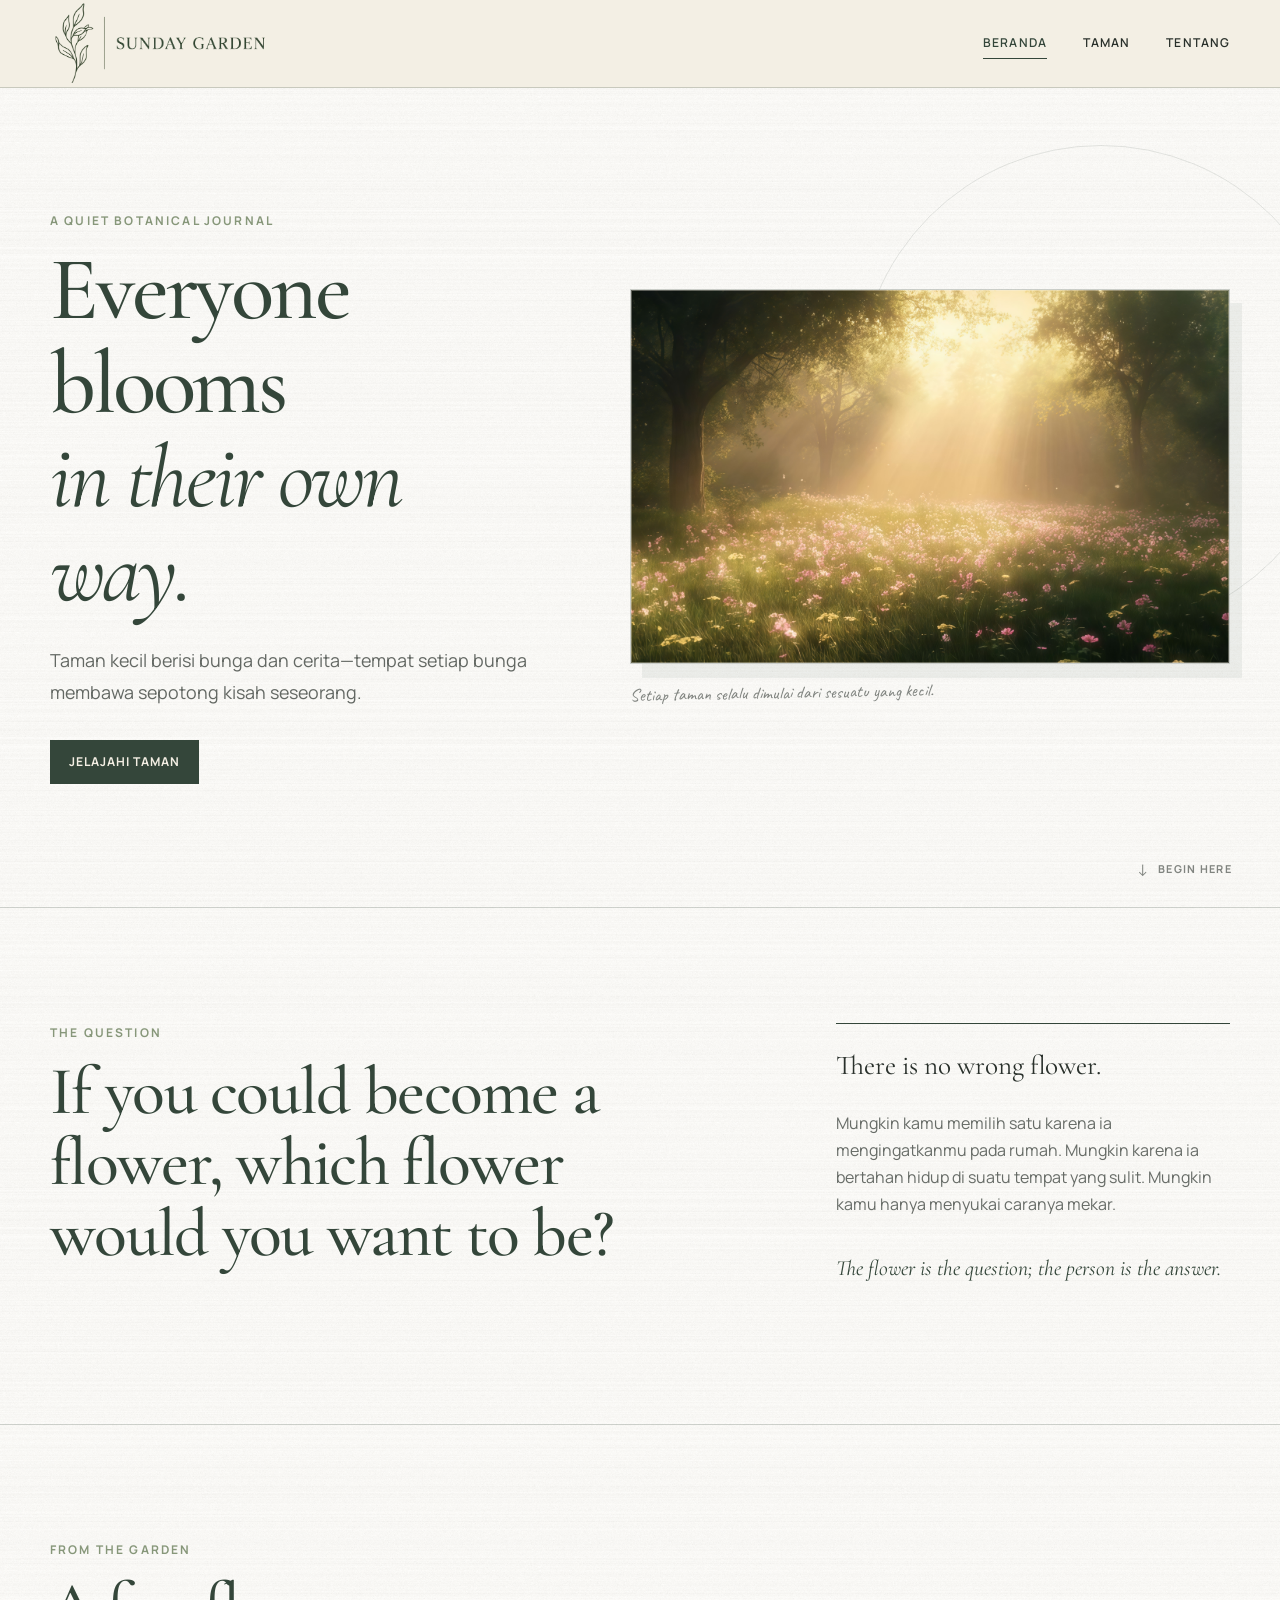
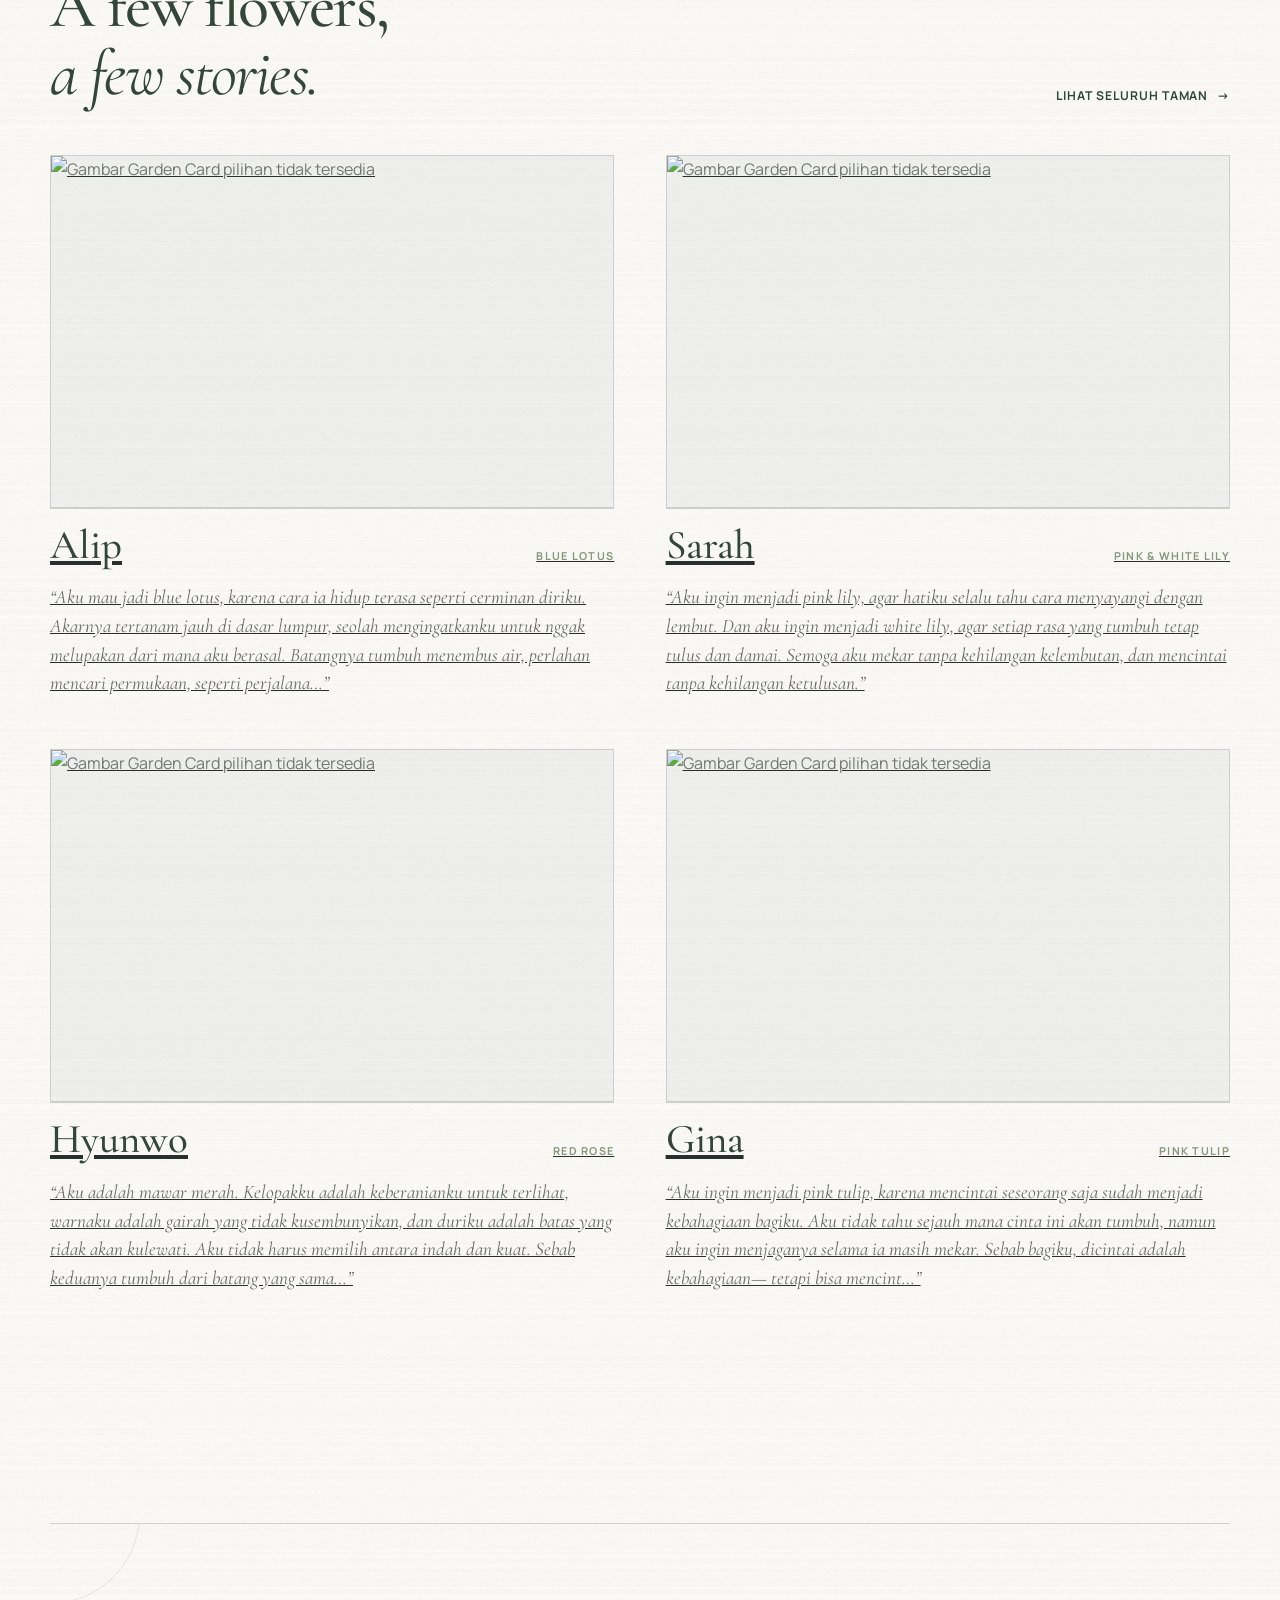
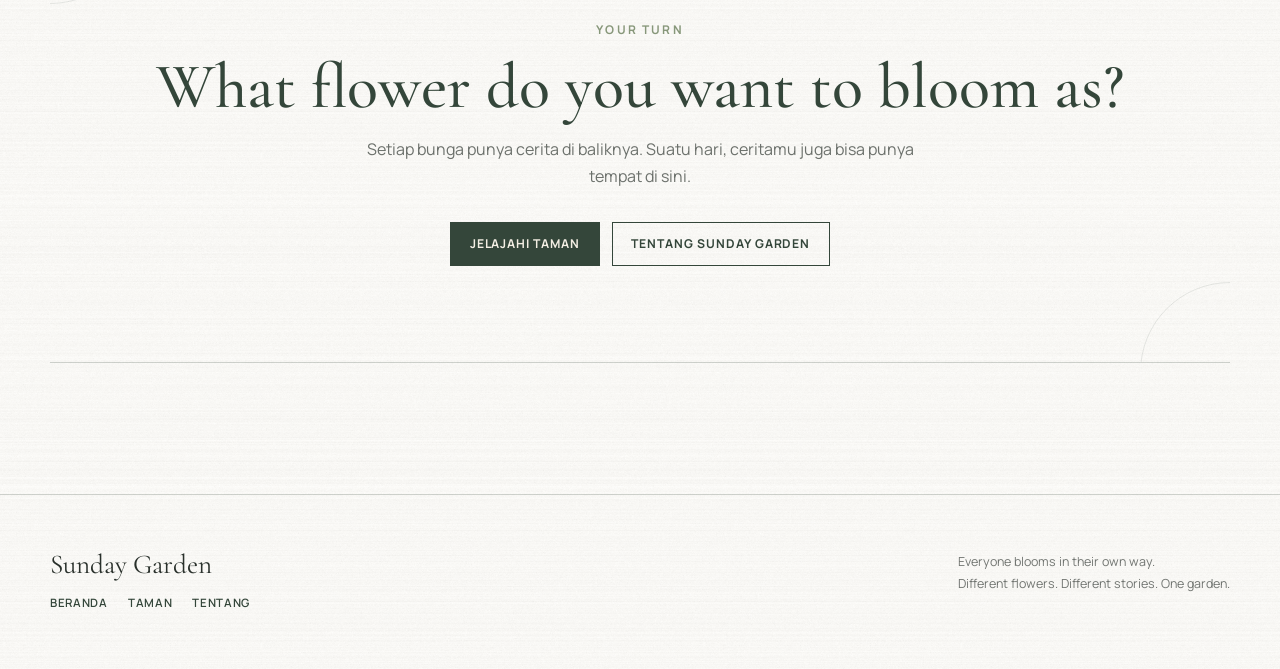
==== commit 8ff31782: "language fix v3" ====
--- a/index.html
+++ b/index.html
@@ -53,11 +53,11 @@
       <div class="container home-question__layout">
         <div>
           <p class="eyebrow">The question</p>
-          <h2 id="question-title">Kalau kamu bisa menjadi sebuah bunga, kamu ingin menjadi bunga apa?</h2>
+          <h2 id="question-title">If you could become a flower, which flower would you want to be?</h2>
         </div>
         <div class="home-question__note">
-          <p class="home-question__lead">Tidak ada bunga yang salah.</p>
-          <p>Maybe you choose one because it reminds you of home. Maybe because it survived somewhere difficult. Maybe you simply like the way it blooms.</p>
+          <p class="home-question__lead">There is no wrong flower.</p>
+          <p>Mungkin kamu memilih satu karena ia mengingatkanmu pada rumah. Mungkin karena ia bertahan hidup di suatu tempat yang sulit. Mungkin kamu hanya menyukai caranya mekar.</p>
           <p class="home-question__philosophy">The flower is the question; the person is the answer.</p>
         </div>
       </div>
@@ -84,7 +84,7 @@
     <section class="home-cta section" aria-labelledby="cta-title">
       <div class="container home-cta__inner">
         <p class="eyebrow">Your turn</p>
-        <h2 id="cta-title">Kamu ingin mekar sebagai bunga apa?</h2>
+        <h2 id="cta-title">What flower do you want to bloom as?</h2>
         <p>Setiap bunga punya cerita di baliknya. Suatu hari, ceritamu juga bisa punya tempat di sini.</p>
         <div class="home-cta__actions">
           <a class="button" href="garden.html">Jelajahi Taman</a>
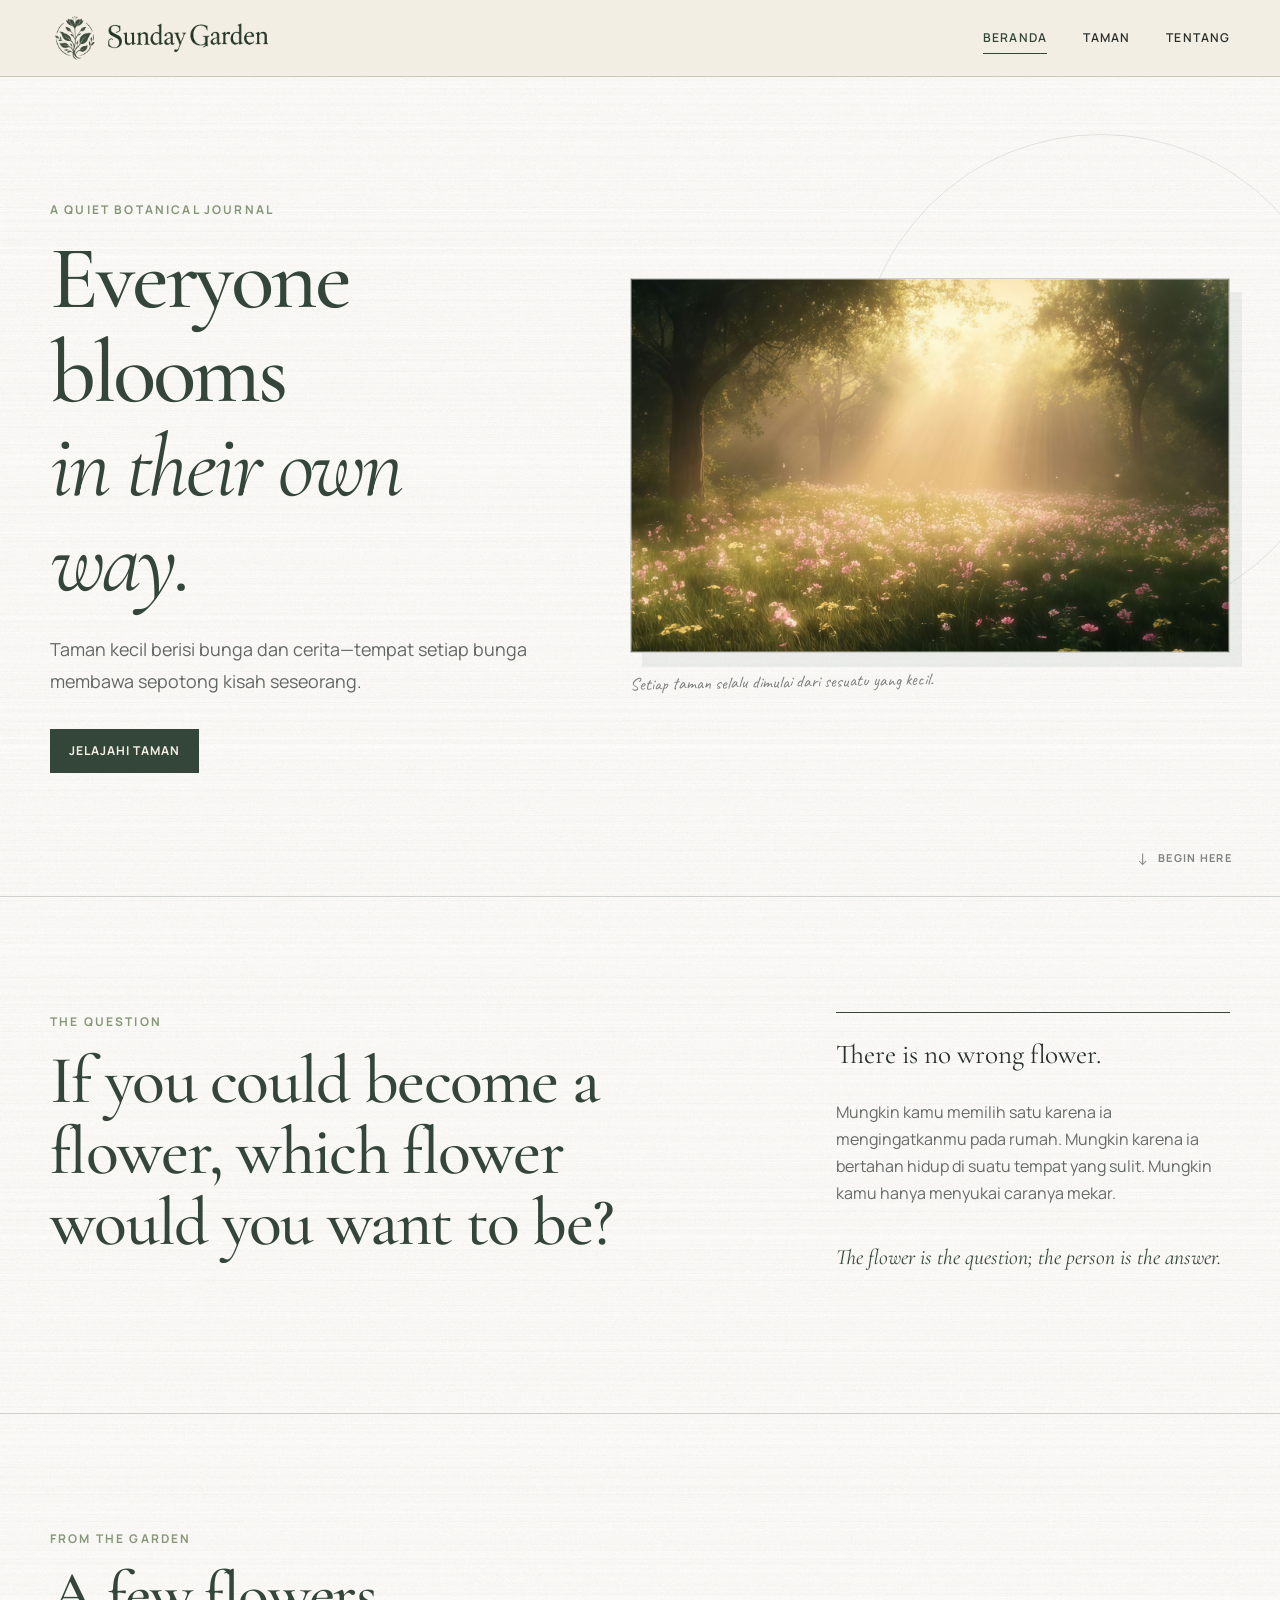
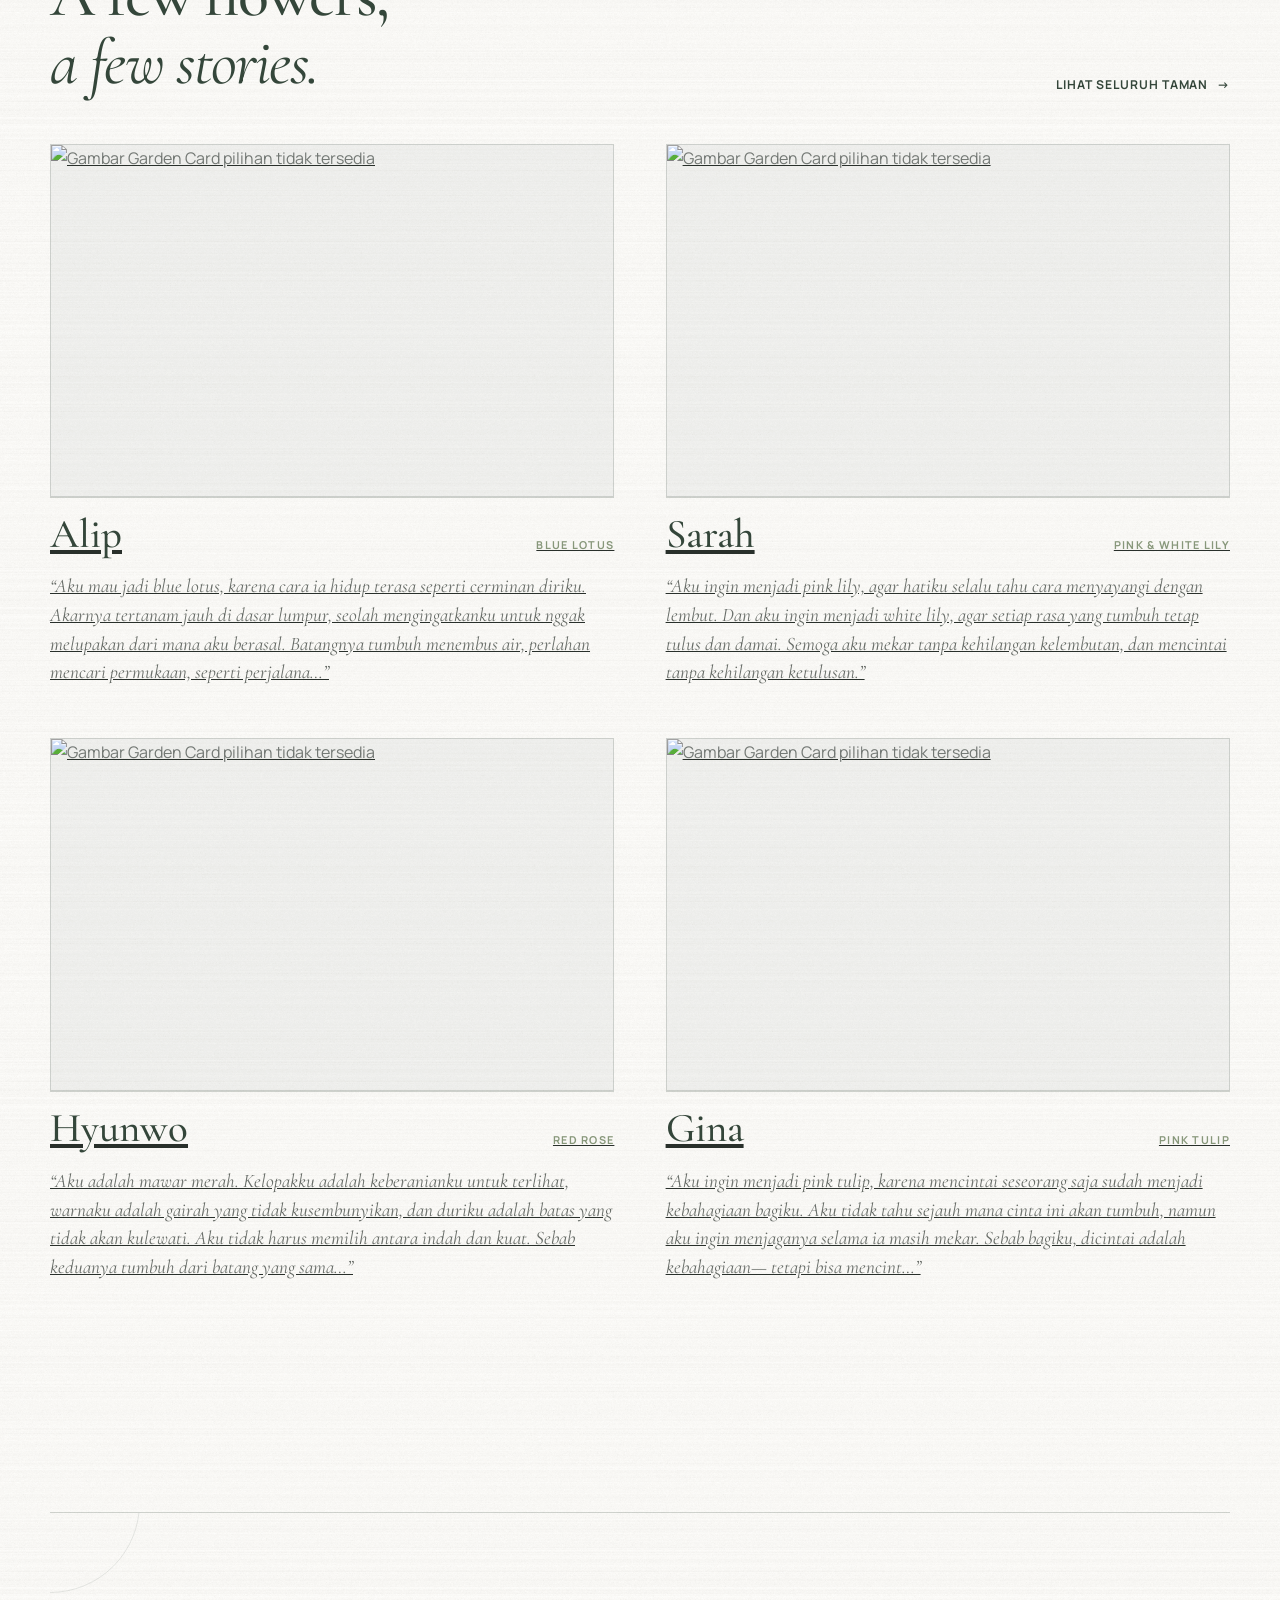
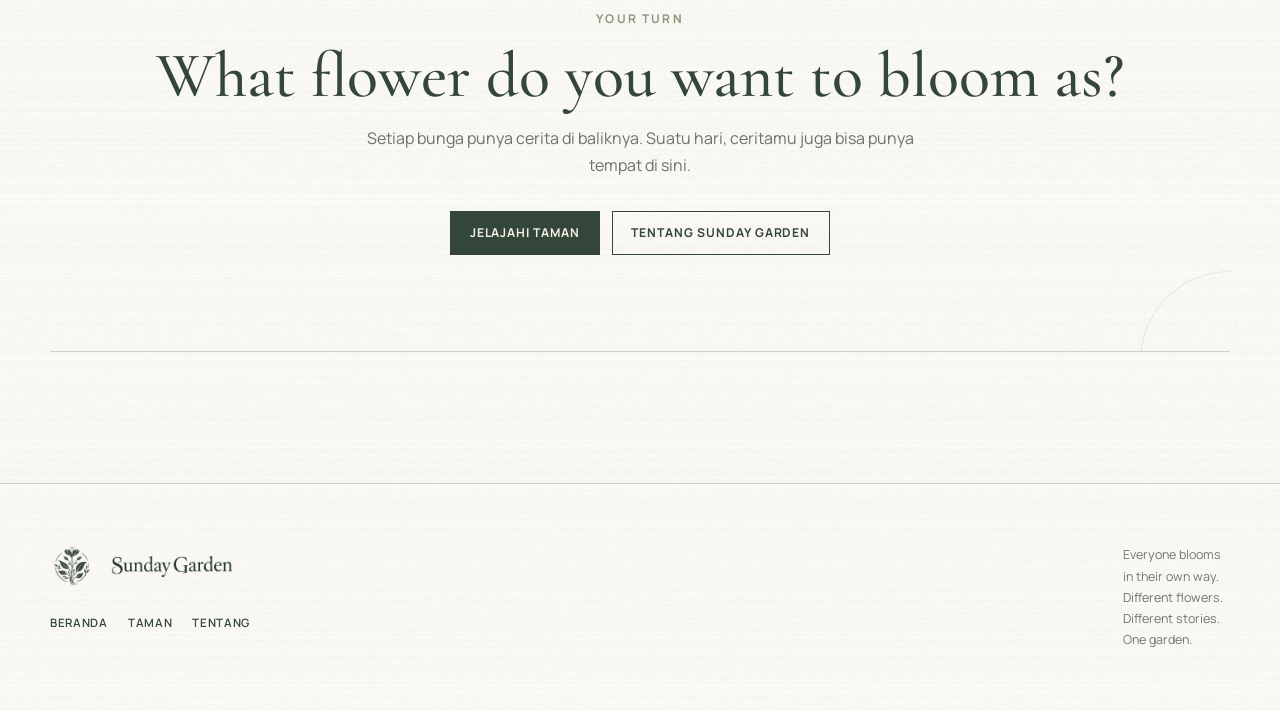
==== commit 5105320b: "brand identity navigation remake" ====
--- a/index.html
+++ b/index.html
@@ -15,7 +15,11 @@
   <meta name="twitter:card" content="summary_large_image">
   <meta name="twitter:title" content="Sunday Garden — Everyone blooms in their own way.">
   <meta name="twitter:description" content="Sunday Garden — a quiet botanical journal of flowers and human stories.">
-  <link rel="icon" href="assets/brand/favicon.png" type="image/png">
+  <link rel="icon" href="assets/brand/favicon/sg-favicon.svg" type="image/svg+xml">
+  <link rel="icon" href="assets/brand/favicon/favicon.ico" sizes="any">
+  <link rel="icon" href="assets/brand/favicon/sg-favicon-32.png" type="image/png" sizes="32x32">
+  <link rel="icon" href="assets/brand/favicon/sg-favicon-16.png" type="image/png" sizes="16x16">
+  <link rel="apple-touch-icon" href="assets/brand/favicon/sg-favicon-180.png" sizes="180x180">
   <link rel="stylesheet" href="css/main.css">
   <link rel="stylesheet" href="css/components.css">
   <link rel="stylesheet" href="css/home.css">
@@ -38,7 +42,7 @@
 
         <figure class="home-hero__visual">
           <div class="home-hero__image-wrap">
-            <img src="assets/images/home-hero.jpg" alt="A quiet botanical scene representing the Sunday Garden" width="1920" height="1080" fetchpriority="high" decoding="async">
+            <img src="assets/images/home/home-hero.jpg" alt="A quiet botanical scene representing the Sunday Garden" width="1920" height="1080" fetchpriority="high" decoding="async">
           </div>
           <figcaption>Setiap taman selalu dimulai dari sesuatu yang kecil.</figcaption>
         </figure>
--- a/css/main.css
+++ b/css/main.css
@@ -34,7 +34,7 @@
   min-width: 320px;
   color: var(--ink);
   background-color: var(--paper);
-  background-image: url("../assets/textures/paper.webp");
+  background-image: url("../assets/textures/paper/paper.webp");
   background-repeat: repeat;
   background-size: 700px auto;
   font-family: var(--font-body);
--- a/css/components.css
+++ b/css/components.css
@@ -5,9 +5,7 @@
   top: 0;
   z-index: 20;
   border-bottom: 1px solid var(--border);
-  background: rgba(243, 238, 227, 0.94);
-  backdrop-filter: blur(8px);
-  -webkit-backdrop-filter: blur(8px);
+  background: rgba(243, 238, 227, .96);
 }
 
 .site-nav {
@@ -15,18 +13,21 @@
   align-items: center;
   justify-content: space-between;
   gap: 2rem;
-  min-height: 78px;
+  min-height: 76px;
 }
 
 .site-brand {
   display: inline-flex;
   align-items: center;
-  flex: 0 0 auto;
+  flex: 0 1 auto;
+  width: clamp(168px, 20vw, 226px);
+  min-width: 0;
   line-height: 0;
 }
 
 .site-brand img {
-  width: clamp(150px, 18vw, 220px);
+  display: block;
+  width: 100%;
   height: auto;
 }
 
@@ -71,9 +72,7 @@
   transform-origin: left;
 }
 
-.site-nav__links a[aria-current="page"] {
-  color: var(--forest);
-}
+.site-nav__links a[aria-current="page"] { color: var(--forest); }
 
 .site-nav__toggle {
   display: none;
@@ -102,16 +101,11 @@
   transition: transform 180ms ease, opacity 180ms ease;
 }
 
-.site-nav__toggle[aria-expanded="true"] .site-nav__toggle-bars span:first-child {
-  transform: translateY(3px) rotate(45deg);
-}
-
-.site-nav__toggle[aria-expanded="true"] .site-nav__toggle-bars span:last-child {
-  transform: translateY(-3px) rotate(-45deg);
-}
+.site-nav__toggle[aria-expanded="true"] .site-nav__toggle-bars span:first-child { transform: translateY(3px) rotate(45deg); }
+.site-nav__toggle[aria-expanded="true"] .site-nav__toggle-bars span:last-child { transform: translateY(-3px) rotate(-45deg); }
 
 .site-footer {
-  padding: 3.5rem var(--gutter);
+  padding: 3.75rem var(--gutter);
   border-top: 1px solid var(--border);
 }
 
@@ -119,15 +113,53 @@
   display: flex;
   align-items: flex-start;
   justify-content: space-between;
-  gap: 2rem;
+  gap: 3rem;
   width: min(100%, var(--content-width));
   margin-inline: auto;
 }
 
-.site-footer__mark {
-  font-family: var(--font-display);
-  font-size: 1.7rem;
-  line-height: 1;
+.site-footer__brand-block { min-width: 0; }
+
+.site-footer__brand {
+  display: inline-flex;
+  align-items: center;
+  gap: .75rem;
+  width: min(100%, 185px);
+  color: inherit;
+  text-decoration: none;
+  line-height: 0;
+}
+
+.site-footer__brand > img:first-child {
+  width: clamp(34px, 4vw, 44px);
+  flex: 0 0 auto;
+}
+
+.site-footer__brand .site-footer__wordmark {
+  width: min(100%, 132px);
+  height: auto;
+}
+
+.site-footer__links {
+  display: flex;
+  flex-wrap: wrap;
+  gap: .5rem 1.25rem;
+  margin-top: 1rem;
+}
+
+.site-footer__links a {
+  color: var(--forest);
+  font-size: .72rem;
+  font-weight: 600;
+  letter-spacing: .06em;
+  text-decoration: none;
+  text-transform: uppercase;
+}
+
+.site-footer__links a:hover,
+.site-footer__links a:focus-visible {
+  text-decoration: underline;
+  text-underline-offset: .25rem;
 }
 
 .site-footer__meta {
@@ -136,28 +168,6 @@
   color: rgba(41, 48, 43, .65);
   font-size: .78rem;
   line-height: 1.7;
-}
-
-.site-footer__links {
-  display: flex;
-  flex-wrap: wrap;
-  gap: .5rem 1.25rem;
-  margin-top: .9rem;
-}
-
-.site-footer__links a {
-  color: var(--forest);
-  font-size: .72rem;
-  font-weight: 600;
-  letter-spacing: .06em;
-  text-decoration: none;
-  text-transform: uppercase;
-}
-
-.site-footer__links a:hover,
-.site-footer__links a:focus-visible {
-  text-decoration: underline;
-  text-underline-offset: .25rem;
 }
 
 .button {
@@ -180,33 +190,35 @@
 }
 
 .button:hover,
-.button:focus-visible {
-  color: var(--forest);
-  background: transparent;
-}
-
-.button--outline {
-  color: var(--forest);
-  background: transparent;
-}
-
+.button:focus-visible { color: var(--forest); background: transparent; }
+.button--outline { color: var(--forest); background: transparent; }
 .button--outline:hover,
-.button--outline:focus-visible {
-  color: var(--paper);
-  background: var(--forest);
+.button--outline:focus-visible { color: var(--paper); background: var(--forest); }
+
+.site-nav__links a,
+.button,
+.text-link,
+.site-footer__links a { -webkit-tap-highlight-color: transparent; }
+
+.site-nav__toggle:focus-visible,
+.garden-search input:focus-visible,
+.garden-filter select:focus-visible { outline-offset: 3px; }
+
+@media (max-width: 900px) {
+  .site-nav { gap: 1rem; min-height: 72px; }
+  .site-brand { width: clamp(155px, 22vw, 195px); }
+  .site-nav__links { gap: clamp(.75rem, 2.5vw, 1.5rem); }
+  .site-nav__links a { font-size: .7rem; }
 }
 
 @media (max-width: 680px) {
-  .site-header {
-    backdrop-filter: none;
-    -webkit-backdrop-filter: none;
-  }
-
   .site-nav {
     position: relative;
     min-height: 70px;
     padding-block: .85rem;
   }
+
+  .site-brand { width: clamp(145px, 47vw, 182px); }
 
   .site-nav__toggle {
     display: inline-grid;
@@ -235,88 +247,20 @@
     transform: translateY(0);
   }
 
-  .site-nav__links li {
-    border-bottom: 1px solid rgba(52, 70, 58, .1);
-  }
-
-  .site-nav__links li:last-child {
-    border-bottom: 0;
-  }
-
-  .site-nav__links a {
-    display: block;
-    padding: .85rem 0;
-  }
-
-  .site-nav__links a::after {
-    display: none;
-  }
-
-  .site-footer__inner {
-    flex-direction: column;
-  }
+  .site-nav__links li { border-bottom: 1px solid rgba(52, 70, 58, .1); }
+  .site-nav__links li:last-child { border-bottom: 0; }
+  .site-nav__links a { display: block; padding: .85rem .1rem; font-size: .78rem; }
+  .site-nav__links a::after { display: none; }
+
+  .site-footer { padding-block: 2.75rem; }
+  .site-footer__inner { flex-direction: column; gap: 1.75rem; }
+  .site-footer__meta { max-width: 28rem; }
+  .site-footer__brand { width: min(100%, 175px); }
 }
 
 @media (prefers-reduced-motion: reduce) {
   .site-nav__links,
   .site-nav__links a::after,
   .site-nav__toggle-bars span,
-  .button {
-    transition: none;
-  }
-}
-
-/* Phase 07 — navigation refinement */
-@media (max-width: 900px) and (min-width: 681px) {
-  .site-nav { min-height: 72px; }
-  .site-brand img { width: clamp(145px, 20vw, 190px); }
-  .site-nav__links { gap: 1.15rem; }
-  .site-nav__links a { font-size: .7rem; }
-}
-
-@media (max-width: 680px) {
-  .site-brand img { width: min(46vw, 175px); }
-
-  .site-nav__links a {
-    display: block;
-    padding: .85rem .1rem;
-    font-size: .78rem;
-  }
-
-  .site-nav__links a::after { bottom: .45rem; }
-
-  .site-footer { padding-block: 2.75rem; }
-  .site-footer__inner { flex-direction: column; }
-  .site-footer__meta { max-width: 28rem; }
-}
-
-
-/* Phase 08 — accessible interaction details */
-.site-nav__links a,
-.button,
-.text-link,
-.site-footer__links a {
-  -webkit-tap-highlight-color: transparent;
-}
-
-.site-nav__toggle:focus-visible,
-.garden-search input:focus-visible,
-.garden-filter select:focus-visible {
-  outline-offset: 3px;
-}
-
-/* RF-006 — Global navigation/footer responsive audit */
-.site-nav,
-.site-footer__inner { min-width: 0; }
-.site-brand { min-width: 0; }
-.site-brand img { max-width: 100%; }
-
-@media (max-width: 900px) {
-  .site-nav { gap: 1rem; }
-  .site-nav__links { gap: clamp(.75rem, 2.5vw, 1.5rem); }
-}
-
-@media (max-width: 680px) {
-  .site-brand img { width: clamp(135px, 42vw, 185px); }
-  .site-footer__inner { flex-direction: column; gap: 1.5rem; }
-}
+  .button { transition: none; }
+}
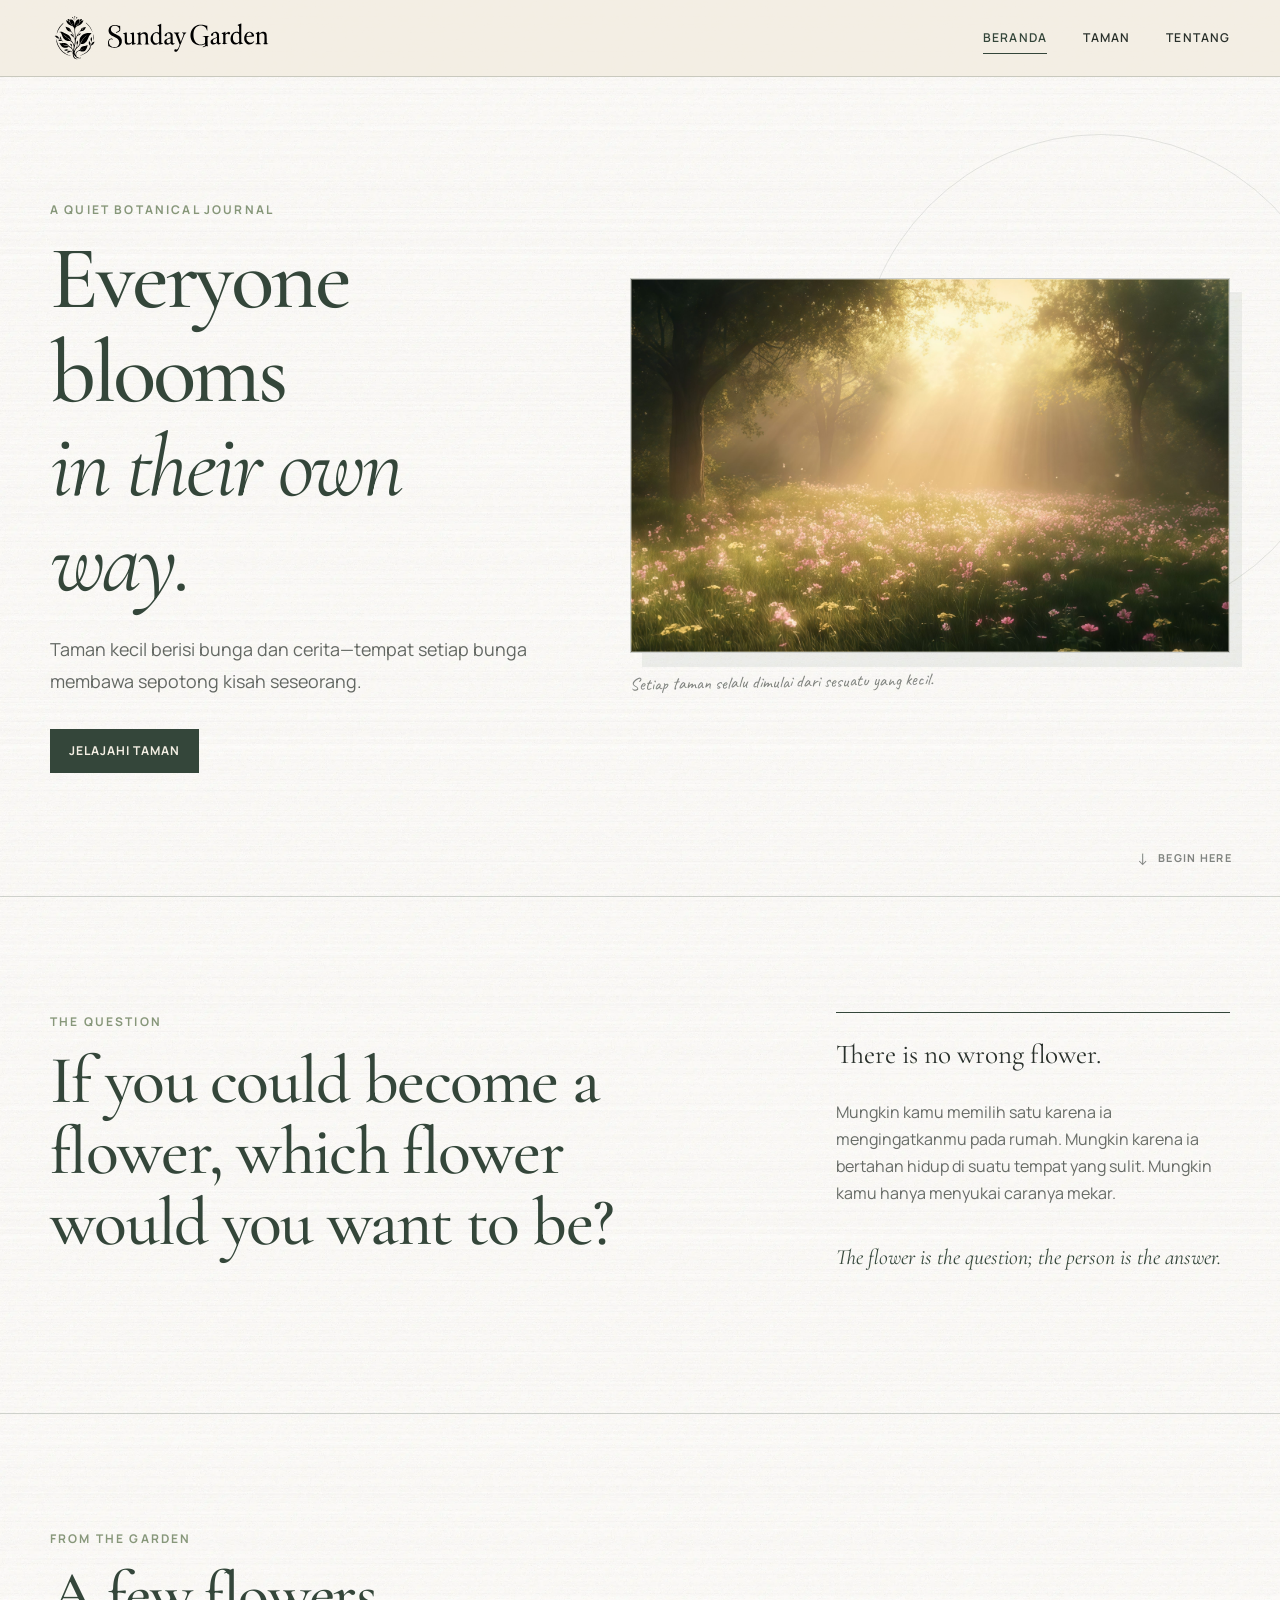
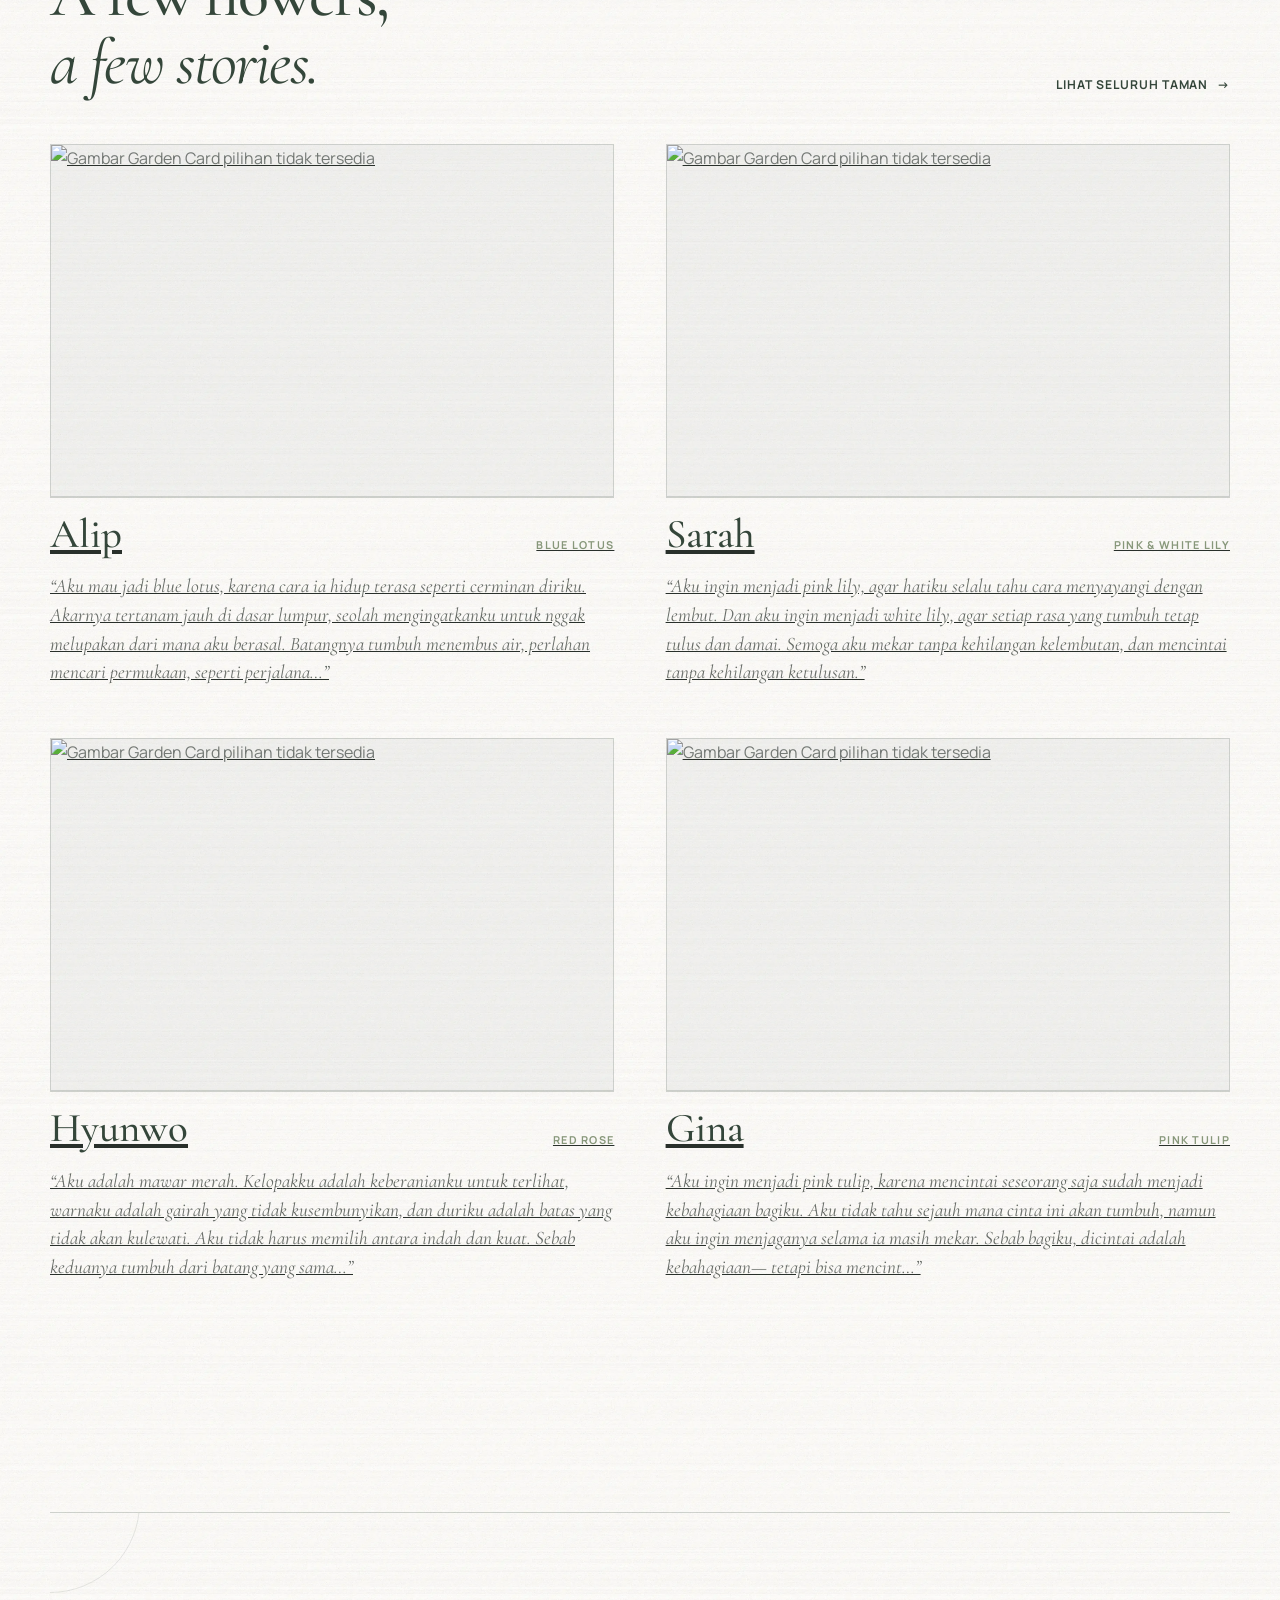
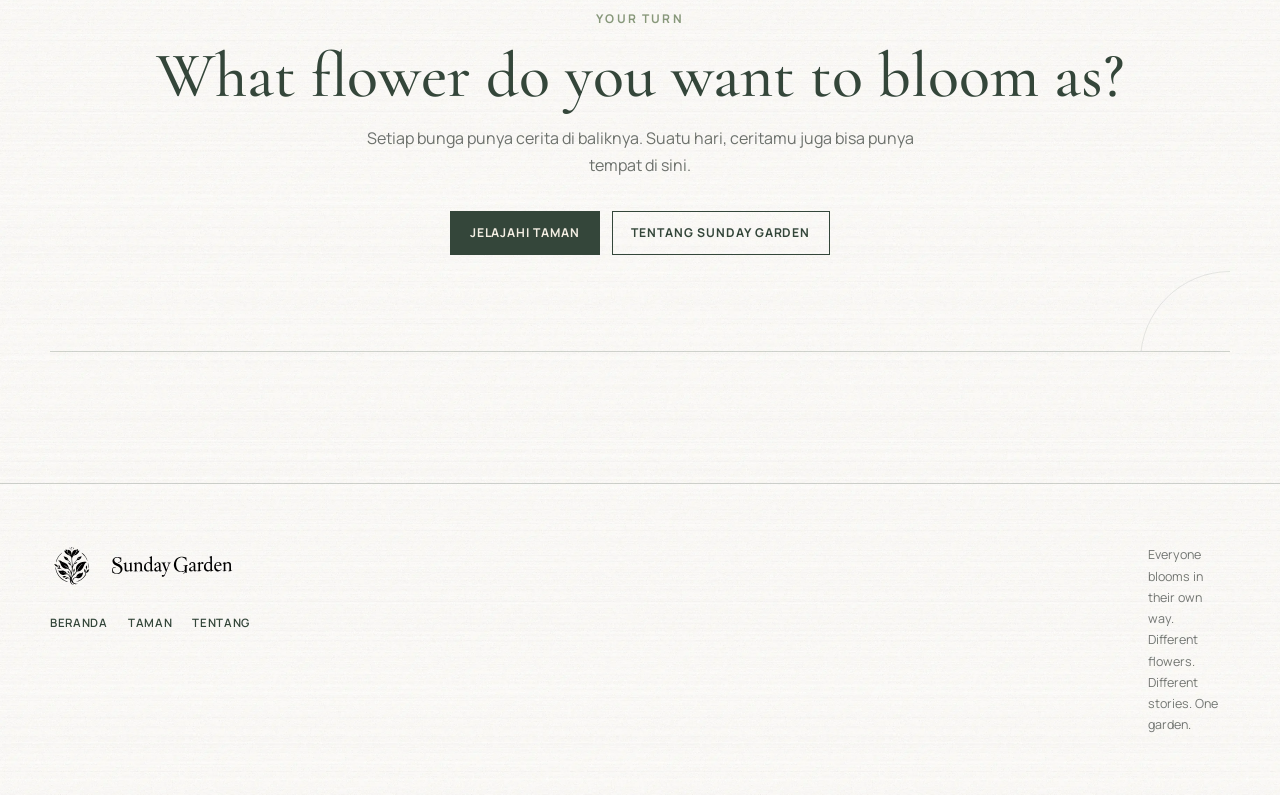
==== commit 33c5fdd0: "file and code fix + prd inside" ====
--- a/index.html
+++ b/index.html
@@ -42,7 +42,7 @@
 
         <figure class="home-hero__visual">
           <div class="home-hero__image-wrap">
-            <img src="assets/images/home/home-hero.jpg" alt="A quiet botanical scene representing the Sunday Garden" width="1920" height="1080" fetchpriority="high" decoding="async">
+            <img src="assets/images/home-hero.jpg" alt="A quiet botanical scene representing the Sunday Garden" width="1920" height="1080" fetchpriority="high" decoding="async">
           </div>
           <figcaption>Setiap taman selalu dimulai dari sesuatu yang kecil.</figcaption>
         </figure>
--- a/css/main.css
+++ b/css/main.css
@@ -34,7 +34,7 @@
   min-width: 320px;
   color: var(--ink);
   background-color: var(--paper);
-  background-image: url("../assets/textures/paper/paper.webp");
+  background-image: url("../assets/textures/paper.webp");
   background-repeat: repeat;
   background-size: 700px auto;
   font-family: var(--font-body);
